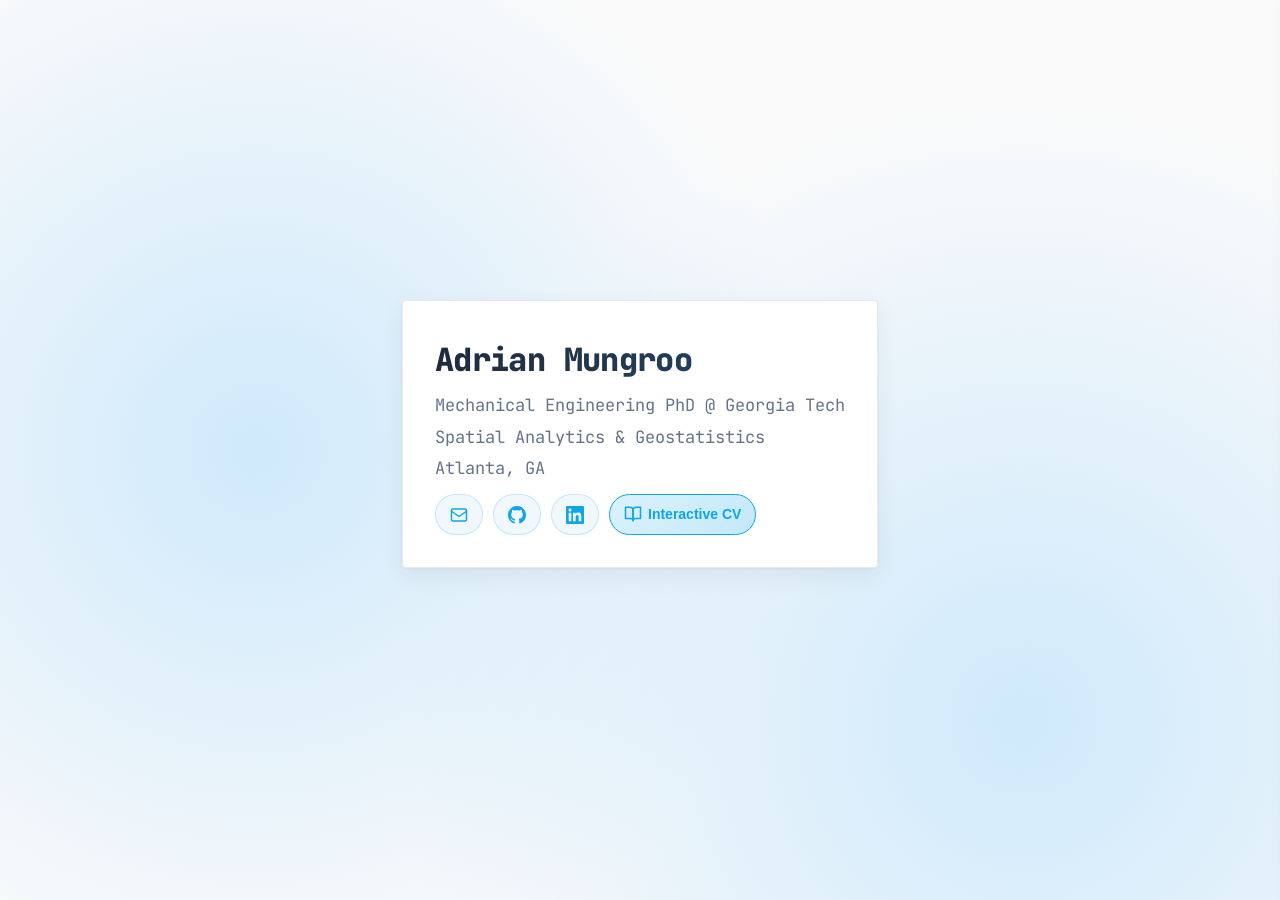
==== index.html @ 6a362502 "changed intro cv button" ====
<!DOCTYPE html>
<html lang="en">
  <head>
    <meta charset="utf-8" />
    <meta name="viewport" content="width=device-width, initial-scale=1" />
    <title>Adrian Mungroo</title>
    <meta
      name="description"
      content="Curriculum Vitae of Adrian, Mechanical Engineering PhD (Georgia Tech) focused on geostatistics."
    />
    <meta property="og:title" content="Adrian Mungroo" />
    <meta
      property="og:description"
      content="Mechanical Engineering PhD (Georgia Tech). Spatial Analytics & Geostatistics."
    />
    <meta property="og:type" content="website" />
    <meta name="color-scheme" content="light dark" />

    <!-- Google Fonts - JetBrains Mono -->
    <link rel="preconnect" href="https://fonts.googleapis.com" />
    <link rel="preconnect" href="https://fonts.gstatic.com" crossorigin />
    <link
      href="https://fonts.googleapis.com/css2?family=JetBrains+Mono:wght@400;500;600;700;800&display=swap"
      rel="stylesheet"
    />

    <!-- External Stylesheet -->
    <link rel="stylesheet" href="css/styles.css" />

    <!-- Favicon -->
    <link rel="icon" href="favicon.ico" type="image/x-icon" />

    <!-- JSON-LD for rich snippets (tweak your links) -->
    <script type="application/ld+json">
      {
        "@context": "https://schema.org",
        "@type": "Person",
        "name": "Adrian",
        "jobTitle": "PhD Student — Mechanical Engineering",
        "affiliation": {
          "@type": "CollegeOrUniversity",
          "name": "Georgia Institute of Technology"
        },
        "alumniOf": {
          "@type": "CollegeOrUniversity",
          "name": "Georgia Institute of Technology"
        },
        "knowsAbout": [
          "Geostatistics",
          "Spatial Analysis",
          "Energy Analytics",
          "GeoPandas",
          "Python"
        ],
        "sameAs": [
          "https://github.com/adrianmungroo",
          "https://www.linkedin.com/in/adrianmungroo"
        ]
      }
    </script>
  <style>.toast.show{opacity:1!important}</style>
  </head>

  <body>
    <!-- Project Detail Modal -->
    <div id="project-modal" class="project-modal" aria-hidden="true">
      <div class="project-modal-backdrop" onclick="closeProjectModal()"></div>
      <div class="project-modal-content">
        <button class="project-modal-close" onclick="closeProjectModal()" aria-label="Close">×</button>
        <div class="project-modal-body"></div>
      </div>
    </div>

    <!-- Tag Filter Overlay -->
    <div id="tag-filter-overlay" class="tag-filter-overlay"></div>

    <!-- Tag Filter Panel -->
    <div id="tag-filter-panel" class="tag-filter-panel">
      <div class="tag-filter-header">
        <h3>Filter by Tags</h3>
        <button
          id="close-filter-btn"
          class="close-filter-btn"
          aria-label="Close filter panel"
        >
          ×
        </button>
      </div>
      <div class="tag-filter-content">
        <div class="tag-filter-search">
          <input type="text" id="tag-search" placeholder="Search tags..." />
        </div>
        <div class="filter-mode-info">
          <strong>Three Filter Buckets:</strong> Click any tag row to cycle (OFF → ANY → MUST → NONE).
          <br />
          <span class="mode-badge any-mode">ANY</span> = match at least one
          <span class="mode-badge must-mode">MUST</span> = must have all
          <span class="mode-badge none-mode">NONE</span> = exclude all
        </div>
        <div id="tag-list" class="tag-list"></div>
        <button id="save-filters-btn" class="save-filters-btn">
          Save
        </button>
        <button id="clear-filters-btn" class="clear-filters-btn">
          Clear
        </button>
      </div>
    </div>

    <!-- Control Buttons Group -->
    <div class="control-buttons hidden">
      <!-- Theme Toggle Button -->
      <button
        id="theme-toggle-btn"
        class="theme-toggle-btn"
        aria-label="Toggle light/dark mode"
        title="Toggle light/dark mode"
      >
        <svg
          class="sun-icon"
          width="18"
          height="18"
          viewBox="0 0 24 24"
          fill="none"
          stroke="currentColor"
          stroke-width="2"
        >
          <circle cx="12" cy="12" r="5"></circle>
          <line x1="12" y1="1" x2="12" y2="3"></line>
          <line x1="12" y1="21" x2="12" y2="23"></line>
          <line x1="4.22" y1="4.22" x2="5.64" y2="5.64"></line>
          <line x1="18.36" y1="18.36" x2="19.78" y2="19.78"></line>
          <line x1="1" y1="12" x2="3" y2="12"></line>
          <line x1="21" y1="12" x2="23" y2="12"></line>
          <line x1="4.22" y1="19.78" x2="5.64" y2="18.36"></line>
          <line x1="18.36" y1="5.64" x2="19.78" y2="4.22"></line>
        </svg>
        <svg
          class="moon-icon"
          width="18"
          height="18"
          viewBox="0 0 24 24"
          fill="none"
          stroke="currentColor"
          stroke-width="2"
          style="display: none"
        >
          <path d="M21 12.79A9 9 0 1 1 11.21 3 7 7 0 0 0 21 12.79z"></path>
        </svg>
        <span>Dark</span>
      </button>

      <!-- Width Toggle Button -->
      <button
        id="width-toggle-btn"
        class="width-toggle-btn"
        aria-label="Toggle layout width"
        title="Toggle narrow/wide layout"
      >
        <svg
          width="18"
          height="18"
          viewBox="0 0 24 24"
          fill="none"
          stroke="currentColor"
          stroke-width="2"
        >
          <rect x="3" y="3" width="18" height="18" rx="2"></rect>
          <line x1="9" y1="3" x2="9" y2="21"></line>
          <line x1="15" y1="3" x2="15" y2="21"></line>
        </svg>
        <span>Wide</span>
      </button>

      <!-- Filter Toggle Button -->
      <button
        id="filter-toggle-btn"
        class="filter-toggle-btn"
        aria-label="Toggle tag filter"
      >
        <svg
          width="18"
          height="18"
          viewBox="0 0 24 24"
          fill="none"
          stroke="currentColor"
          stroke-width="2"
        >
          <polygon points="22 3 2 3 10 12.46 10 19 14 21 14 12.46 22 3"></polygon>
        </svg>
        <span>Filter</span>
      </button>
    </div>

    <div class="wrap cv-hidden">
      <!-- General Content: Profile information -->
      <header class="general-content">
        <div>
          <h1>Adrian Mungroo</h1>
          <div class="subtitle">
            Mechanical Engineering PhD @ Georgia Tech
          </div>
          <div class="subtitle">Spatial Analytics & Geostatistics</div>
          <div class="subtitle">Atlanta, GA</div>
          <div class="meta">
            <span class="chip" style="cursor:pointer;position:relative;color:var(--accent)" onclick="navigator.clipboard.writeText('amungroo3@gatech.edu').then(()=>{const t=this.querySelector('.toast');t.classList.add('show');setTimeout(()=>t.classList.remove('show'),1500)})"
              title="Copy email"
              ><svg
                  width="18"
                  height="18"
                  viewBox="0 0 24 24"
                  fill="none"
                  stroke="currentColor"
                  stroke-width="2"
                  stroke-linecap="round"
                  stroke-linejoin="round"
                  style="vertical-align: middle"
                >
                  <rect x="2" y="4" width="20" height="16" rx="2" />
                  <path d="m2 7 10 7 10-7" /></svg><span class="toast" style="position:absolute;bottom:120%;left:50%;transform:translateX(-50%);background:#333;color:#fff;padding:4px 10px;border-radius:6px;font-size:12px;white-space:nowrap;opacity:0;pointer-events:none;transition:opacity .25s">Copied!</span></span>
            <span class="chip"
              ><a
                href="https://github.com/adrianmungroo"
                target="_blank"
                rel="noopener noreferrer"
                title="GitHub"
                ><svg
                  width="18"
                  height="18"
                  viewBox="0 0 24 24"
                  fill="currentColor"
                  style="vertical-align: middle"
                >
                  <path
                    d="M12 0c-6.626 0-12 5.373-12 12 0 5.302 3.438 9.8 8.207 11.387.599.111.793-.261.793-.577v-2.234c-3.338.726-4.033-1.416-4.033-1.416-.546-1.387-1.333-1.756-1.333-1.756-1.089-.745.083-.729.083-.729 1.205.084 1.839 1.237 1.839 1.237 1.07 1.834 2.807 1.304 3.492.997.107-.775.418-1.305.762-1.604-2.665-.305-5.467-1.334-5.467-5.931 0-1.311.469-2.381 1.236-3.221-.124-.303-.535-1.524.117-3.176 0 0 1.008-.322 3.301 1.23.957-.266 1.983-.399 3.003-.404 1.02.005 2.047.138 3.006.404 2.291-1.552 3.297-1.23 3.297-1.23.653 1.653.242 2.874.118 3.176.77.84 1.235 1.911 1.235 3.221 0 4.609-2.807 5.624-5.479 5.921.43.372.823 1.102.823 2.222v3.293c0 .319.192.694.801.576 4.765-1.589 8.199-6.086 8.199-11.386 0-6.627-5.373-12-12-12z"
                  /></svg></a
            ></span>
            <span class="chip"
              ><a
                href="https://www.linkedin.com/in/adrianmungroo/"
                target="_blank"
                rel="noopener noreferrer"
                title="LinkedIn"
                ><svg
                  width="18"
                  height="18"
                  viewBox="0 0 24 24"
                  fill="currentColor"
                  style="vertical-align: middle"
                >
                  <path
                    d="M20.447 20.452h-3.554v-5.569c0-1.328-.027-3.037-1.852-3.037-1.853 0-2.136 1.445-2.136 2.939v5.667H9.351V9h3.414v1.561h.046c.477-.9 1.637-1.85 3.37-1.85 3.601 0 4.267 2.37 4.267 5.455v6.286zM5.337 7.433c-1.144 0-2.063-.926-2.063-2.065 0-1.138.92-2.063 2.063-2.063 1.14 0 2.064.925 2.064 2.063 0 1.139-.925 2.065-2.064 2.065zm1.782 13.019H3.555V9h3.564v11.452zM22.225 0H1.771C.792 0 0 .774 0 1.729v20.542C0 23.227.792 24 1.771 24h20.451C23.2 24 24 23.227 24 22.271V1.729C24 .774 23.2 0 22.222 0h.003z"
                  /></svg></a
            ></span>
            <button
              id="see-cv-btn"
              class="chip see-cv-btn"
              title="View full CV"
            >
              <svg
                width="18"
                height="18"
                viewBox="0 0 24 24"
                fill="none"
                stroke="currentColor"
                stroke-width="2"
                stroke-linecap="round"
                stroke-linejoin="round"
                style="vertical-align: middle"
              >
                <path d="M2 3h6a4 4 0 0 1 4 4v14a3 3 0 0 0-3-3H2z"></path>
                <path d="M22 3h-6a4 4 0 0 0-4 4v14a3 3 0 0 1 3-3h7z"></path>
              </svg>
              <span style="margin-left: 6px">Interactive CV</span>
            </button>
            <a
              href="assets/TEST_CV.pdf"
              download
              class="chip download-cv-btn hidden"
              title="Download CV as PDF"
            >
              <svg
                width="18"
                height="18"
                viewBox="0 0 24 24"
                fill="none"
                stroke="currentColor"
                stroke-width="2"
                stroke-linecap="round"
                stroke-linejoin="round"
                style="vertical-align: middle"
              >
                <path d="M21 15v4a2 2 0 0 1-2 2H5a2 2 0 0 1-2-2v-4"></path>
                <polyline points="7 10 12 15 17 10"></polyline>
                <line x1="12" y1="15" x2="12" y2="3"></line>
              </svg>
              <span style="margin-left: 6px">Download CV</span>
            </a>
          </div>
        </div>
      </header>

      <!-- Tab Layout Container -->
      <div class="tab-container cv-hidden">
        <!-- Vertical Tabs -->
        <nav class="vertical-tabs">
          <button class="tab-btn active" data-tab="about">About</button>
          <button class="tab-btn" data-tab="experience">Experience</button>
          <button class="tab-btn" data-tab="projects">Projects</button>
          <button class="tab-btn" data-tab="publications">Publications</button>
          <button class="tab-btn" data-tab="presentations">Presentations</button>
          <button class="tab-btn" data-tab="education">Education</button>
          <button class="tab-btn" data-tab="awards">Awards & Honors</button>
          <button class="tab-btn" data-tab="skills">Skills</button>
        </nav>

        <!-- Tab Content Area -->
        <div class="tab-content-area">

          <!-- About Tab -->
          <section id="about" class="tab-content active">
            <h2 class="section-title">About</h2>
        <p class="intro-text">
          I'm a PhD researcher at Georgia Tech (GT) currently exploring how space, data, and energy shape each other. I use large-scale spatial modeling and geostatistics to understand how infrastructure struggles, how people move, and how we can make urban energy systems more resilient, just to name a few! I've worked with U.S. national labs and regional partners, to build pipelines and interactive tools that turn geospatial and operational data into insights.
        </p>

        <!-- Stats -->
        <div class="stats">
          <div class="stat-card">
            <div class="stat-value">7+</div>
            <div class="stat-label">Years Research</div>
          </div>
          <div class="stat-card">
            <div class="stat-value">10+</div>
            <div class="stat-label">Projects</div>
          </div>
          <div class="stat-card">
            <div class="stat-value">3+</div>
            <div class="stat-label">Publications</div>
          </div>
        </div>

        <!-- Key Focus Areas -->
        <p>
          My personal favorite projects include...
        </p>
        <ul class="focus-list">
          <li>
            <a href="#power-outage">Power Outage spatio-temporal analysis</a>
          </li>
          <li>
            <a href="#movement-model">Georgia Tech Campus network movement model and analysis</a>
          </li>
          <li>
            Using Microsoft Building Footprints and Fulton County parcels to 
            <a href="#energyshed">map solar energy potential</a>
          </li>
          <li>
            Using LiDAR and NDVI to 
            <a href="#canopy-height">map urban canopy heights</a>
          </li>
          <li>
            Using Fulton County parcel data to 
            <a href="#vacant-parcels">rank reusability of vacant parcels in Atlanta</a>
          </li>
        </ul>
          </section>

          <!-- Experience Tab -->
          <section id="experience" class="tab-content">
            <h2 class="section-title">Experience</h2>
        <div class="timeline">
          <div class="timeline-item">
            <h3>Graduate Researcher - Spatial Data Analytics</h3>
            <div class="sub">
              Aerospace Systems Design Laboratory — Energy Infrastructure and Data Engineering
            </div>
            <div class="sub">2022–Present • Atlanta, GA</div>
            <button class="toggle-btn" onclick="toggleDetails(this)">
              More info ▼
            </button>
            <div class="details" style="display: none">
              <ul>
                <li>
                  Created a
                  <a href="#movement-model">movement model</a>
                  of Georgia Tech's campus using WiFi access point log data.
                </li>
                <li>
                  Created a <a href="#campus-occupancy">campus occupancy map</a>.
                </li>
                <li>
                  Currently developing a <a href="#campus-kw-forecast">predictive model for campus-wide total electrical demand (kW)</a> using historical load data, wet-bulb temperature, and occupancy.
                </li>
                <li>
                  Created a
                  <a href="#canopy-height">canopy height map</a>
                  of Georgia Tech's campus using LiDAR and NDVI data.
                </li>
                <li>
                  <a
                    href="https://campus-work-distribution-20-rv2phdicoqjncmdq47t5xx.streamlit.app/"
                    target="_blank"
                    rel="noopener noreferrer"
                    >Campus Work order mapping and visualization</a
                  >
                  using Georgia Tech's work order data.
                </li>
                <li>
                  <a
                    href="https://energywatch.gatech.edu/kb-EUI/#/"
                    target="_blank"
                    rel="noopener noreferrer"
                    >Campus performance dashboard</a
                  >
                  using Georgia Tech's building performance and sensor health
                  data.
                </li>
                <li>
                  Provided geospatial support to develop a Python GIS-Modelica
                  translator, enabling non-technical users to interact with
                  complex Modelica simulation models through familiar GIS
                  interfaces like ArcGIS Pro.
                </li>
                <li>
                  Addressed inquiries about construction feasibility and HVAC
                  capacity using scenario simulations in Modelica.
                </li>
              </ul>
              <div class="tags">
                <span class="tag">Python</span><span class="tag">GeoPandas</span
                ><span class="tag">H3</span><span class="tag">xarray</span
                ><span class="tag">Streamlit</span
                ><span class="tag">PostGIS</span><span class="tag">NumPy</span
                ><span class="tag">Vue.js</span><span class="tag">Modelica</span
                ><span class="tag">ArcGIS Pro</span>
              </div>
            </div>
          </div>

          <div class="timeline-item">
            <h3>Graduate Summer Intern - Building Performance Modeling</h3>
            <div class="sub">National Renewable Energy Laboratory (NREL)</div>
            <div class="sub">May 2025 – August 2025 • Denver, CO (remote)</div>
            <button class="toggle-btn" onclick="toggleDetails(this)">
              More info ▼
            </button>
            <div class="details" style="display: none">
              <ul>
                <li>
                  Experimented with predictive models for Atlanta building EUI
                  using per-building surrounding spatial features
                </li>
                <li>
                  Developed and integrated custom analyses for NREL's SEED tool
                  such as
                  <ul>
                    <li>
                      Surrounding building density and heights using Microsoft
                      Building Footprint Data
                    </li>
                    <li>
                      Heating and cooling degree days at that building's
                      location using GridMET data
                    </li>
                  </ul>
                </li>
              </ul>
              <div class="tags">
                <span class="tag">Python</span><span class="tag">GeoPandas</span
                ><span class="tag">H3</span><span class="tag">xarray</span>
              </div>
            </div>
          </div>

          <div class="timeline-item" id="energyshed">
            <h3>Graduate Researcher - Urban Energy Systems</h3>
            <div class="sub">
              DoE FOA Georgia EnergyShed (DE-FOA-0002565, #2565-1535)
            </div>
            <div class="sub">2022–2025 • Atlanta, GA</div>
            <button class="toggle-btn" onclick="toggleDetails(this)">
              More info ▼
            </button>
            <div class="details" style="display: none">
              <ul>
                <li>
                  Created <a href="#cake">CAKE</a> to serve as the data
                  processing and visualization backbone for the project's
                  spatial analytics.
                </li>
                <li>
                  Created the Energyshed
                  <a
                    href="https://energyshed-dashboard.streamlit.app/"
                    target="_blank"
                    rel="noopener noreferrer"
                    >Developer</a
                  >
                  and
                  <a
                    href="https://communication-tool.streamlit.app/"
                    target="_blank"
                    rel="noopener noreferrer"
                    >Communication Tool</a
                  >
                  websites using Streamlit.
                </li>
                <li>
                  Used Fulton County parcel data and Microsoft Building
                  Footprint data to
                  <a
                    href="https://energyshed-dashboard.streamlit.app/energyshed_sunroof_project"
                    target="_blank"
                    rel="noopener noreferrer"
                    >map solar rooftop energy potential</a
                  >
                  for Fulton County.
                </li>
                <li>
                  Provided geospatial data to support the development of an
                  agent-based framework that uses over 2 million building energy
                  profiles for holistic energy system analysis.
                </li>
                <li>
                  Collaborated with NREL, PNNL, EPRI, Argonne National Labs, and
                  community organizations such as Atlanta Regional Commision and
                  Southface Institute.
                </li>
              </ul>
              <div class="tags">
                <span class="tag">GIS</span>
                <span class="tag">Python</span>
                <span class="tag">GeoPandas</span>
                <span class="tag">Pandas</span>
                <span class="tag">H3</span>
                <span class="tag">Vue.js</span>
                <span class="tag">Streamlit</span>
                <span class="tag">ArcGIS Pro</span>
              </div>
            </div>
          </div>

          <div class="timeline-item">
            <h3>Undergraduate Researcher</h3>
            <div class="sub">
              Aerospace Systems Design Laboratory — Hyperloop GT HERMES
            </div>
            <div class="sub">2018–2020 • Atlanta, GA</div>
            <button class="toggle-btn" onclick="toggleDetails(this)">
              More info ▼
            </button>
            <div class="details" style="display: none">
              <ul>
                <li>
                  Published reliability-based design optimizations on the
                  hyperloop tube to determine a cost-optimal tube design.
                </li>
                <li>Sponsored by South Korean steel industry giant, POSCO.</li>
                <li>
                  Used Java to augment a multimodal transport demand
                  architecture which found optimal fares and market share.
                </li>
                <li>
                  Utilized DoE and surrogate models to create a parametric
                  modeling and simulation environment to predict demand and
                  profitability of a Stockholm-Helsinki Hyperloop.
                </li>
              </ul>
              <div class="tags">
                <span class="tag">Java</span>
                <span class="tag">Python</span>
                <span class="tag">MATLAB</span>
                <span class="tag">Design of Experiments</span>
                <span class="tag">Surrogate Models</span>
              </div>
            </div>
          </div>
          <div class="timeline-item">
            <h3>Undergraduate Researcher</h3>
            <div class="sub">
              Vertically Integrated Projects — Martian Advanced Renewable Systems (M.A.R.S)
            </div>
            <div class="sub">2017–2018 • Atlanta, GA</div>
            <button class="toggle-btn" onclick="toggleDetails(this)">
              More info ▼
            </button>
            <div class="details" style="display: none">
              <ul>
                <li>
                  Won 2nd place and a $1000 prize in the Spring 2018 VIP
                  Research Competition for our project.
                </li>
                <li>
                  Used Monte-Carlo simulations in FLUKA and MATLAB to
                  investigate the radiation shielding properties of a Martian
                  in-situ construction material called Ferrock.
                </li>
                <li>
                  Found that Ferrock is a promising material for radiation
                  shielding in space applications when enriched with
                  polypropylene.
                </li>
              </ul>
              <div class="tags">
                <span class="tag">FLUKA</span>
                <span class="tag">MATLAB</span>
                <span class="tag">Monte-Carlo Simulations</span>
              </div>
            </div>
          </div>
          <div class="timeline-item">
            <h3>Undergraduate Researcher</h3>
            <div class="sub">Create-X I2P - Team Gyrolauncher</div>
            <div class="sub">Jan 2017 – May 2017 • Atlanta, GA</div>
            <button class="toggle-btn" onclick="toggleDetails(this)">
              More info ▼
            </button>
            <div class="details" style="display: none">
              <ul>
                <li>
                  Used MATLAB to develop a surface-to-orbit trajectory simulator
                  for a spherical payload.
                </li>
                <li>
                  Used the Arduino to create a hall sensor tachometer to ensure
                  desired launch angles on a scaled-down prototype.
                </li>
              </ul>
              <div class="tags">
                <span class="tag">MATLAB</span>
                <span class="tag">Arduino</span>
              </div>
            </div>
          </div>
            </div>
          </section>

          <!-- Projects Tab -->
          <section id="projects" class="tab-content">
            <h2 class="section-title">Research & Projects</h2>
            <div class="project-tiles">
              <article class="project-tile" id="power-outage">
                <div class="project-tile-img">
                  <img src="https://picsum.photos/seed/power-outage/400/250" alt="Power Outage Spatio-Temporal Analysis" loading="lazy" />
                </div>
                <div class="project-tile-body">
                  <h3>Power Outage Spatio-Temporal Analysis</h3>
                  <p class="project-tile-desc">Independent geospatial and time-series analysis of outage behavior across Atlanta</p>
                  <div class="project-tile-meta">Nov 2024 - Present • Atlanta, GA</div>
                  <button class="toggle-btn" onclick="openProjectModal(this)">More info ▼</button>
                  <div class="details" style="display: none">
                    <ul>
                      <li>Collected outage data from 2024 onward from public sources and calculated duration for each event.</li>
                      <li>Used <a href="#cake">CAKE</a> to bin outages into neighborhood-scale hexagons.</li>
                      <li>Integrated socioeconomic vulnerability, weather, and building datasets for comprehensive analysis.</li>
                      <li>Performed statistical and time-series analyses to test how outage behavior varies with external factors over space and time.</li>
                    </ul>
                    <div class="tags">
                      <span class="tag">GIS</span>
                      <span class="tag">Python</span>
                      <span class="tag">GeoPandas</span>
                      <span class="tag">Pandas</span>
                      <span class="tag">H3</span>
                      <span class="tag">xarray</span>
                      <span class="tag">ArcGIS Pro</span>
                    </div>
                  </div>
                </div>
              </article>
              <article class="project-tile" id="data-center-suitability">
                <div class="project-tile-img">
                  <img src="https://picsum.photos/seed/data-center/400/250" alt="Data Center Site Suitability Ranking" loading="lazy" />
                </div>
                <div class="project-tile-body">
                  <h3>Ranking Site Suitability for Data Centers in Fulton County, Atlanta</h3>
                  <p class="project-tile-desc">Parcel-scale multi-criteria siting analysis for data center development</p>
                  <div class="project-tile-meta">Jan 2025 - Feb 2025 • Atlanta, GA</div>
                  <button class="toggle-btn" onclick="openProjectModal(this)">More info ▼</button>
                  <div class="details" style="display: none">
                    <ul>
                      <li>Combined parcel, building footprint, grid, socioeconomic, climate, and earthquake datasets to rank site suitability across Fulton County.</li>
                    </ul>
                    <div class="tags">
                      <span class="tag">GIS</span>
                      <span class="tag">Python</span>
                      <span class="tag">GeoPandas</span>
                      <span class="tag">Pandas</span>
                      <span class="tag">H3</span>
                      <span class="tag">xarray</span>
                    </div>
                  </div>
                </div>
              </article>
              <article class="project-tile" id="georgia-dsm">
                <div class="project-tile-img">
                  <img src="https://picsum.photos/seed/georgia-dsm/400/250" alt="Georgia DSM Generation" loading="lazy" />
                </div>
                <div class="project-tile-body">
                  <h3>Georgia Digital Surface Model (DSM) Generation</h3>
                  <p class="project-tile-desc">Statewide DSM generation from LiDAR and elevation rasters</p>
                  <div class="project-tile-meta">Jan 2025 - Aug 2025 • Atlanta, GA</div>
                  <button class="toggle-btn" onclick="openProjectModal(this)">More info ▼</button>
                  <div class="details" style="display: none">
                    <ul>
                      <li>Collected statewide LiDAR and DEM data and integrated them into <a href="#cake">CAKE</a>.</li>
                      <li>Performed raster operations to generate a Georgia-wide Digital Surface Model.</li>
                    </ul>
                    <div class="tags">
                      <span class="tag">GIS</span>
                      <span class="tag">Python</span>
                      <span class="tag">GeoPandas</span>
                      <span class="tag">Pandas</span>
                      <span class="tag">H3</span>
                      <span class="tag">xarray</span>
                      <span class="tag">ArcGIS Pro</span>
                    </div>
                  </div>
                </div>
              </article>
              <article class="project-tile" id="vacant-parcels">
                <div class="project-tile-img">
                  <img src="https://picsum.photos/seed/vacant-parcels/400/250" alt="Vacant Parcel Reusability Ranking" loading="lazy" />
                </div>
                <div class="project-tile-body">
                  <h3>Ranking Reusability of Vacant Parcels in Fulton County, Atlanta</h3>
                  <p class="project-tile-desc">Spatial ranking of parcel reuse potential across residential, commercial, and industrial scenarios</p>
                  <div class="project-tile-meta">Jun 2024 - Aug 2024 • Atlanta, GA</div>
                  <button class="toggle-btn" onclick="openProjectModal(this)">More info ▼</button>
                  <div class="details" style="display: none">
                    <ul>
                      <li>Used parcel, building footprint, and transportation datasets to rank vacant-parcel reusability for three urban development scenarios.</li>
                    </ul>
                    <div class="tags">
                      <span class="tag">GIS</span>
                      <span class="tag">Python</span>
                      <span class="tag">GeoPandas</span>
                      <span class="tag">Pandas</span>
                      <span class="tag">ArcGIS Pro</span>
                      <span class="tag">H3</span>
                    </div>
                  </div>
                </div>
              </article>
              <article class="project-tile" id="campus-kw-forecast">
                <div class="project-tile-img">
                  <img src="https://picsum.photos/seed/electricity/400/250" alt="Campus Electrical Demand Forecasting" loading="lazy" />
                </div>
                <div class="project-tile-body">
                  <h3>Campus Electrical Demand Forecasting (kW)</h3>
                  <p class="project-tile-desc">Predicting campus-wide total kW demand using historical load, wet-bulb temperature, and occupancy</p>
                  <div class="project-tile-meta">Spring 2026 – Present • Atlanta, GA</div>
                  <button class="toggle-btn" onclick="openProjectModal(this)">More info ▼</button>
                  <div class="details" style="display: none">
                    <ul>
                      <li>Developing a forecasting pipeline to predict total campus electrical demand (kW) from historical utility data.</li>
                      <li>Uses weather features (wet-bulb temperature) and occupancy-derived signals as model inputs.</li>
                      <li>The goal is to improve campus energy planning via short-term demand estimates.</li>
                    </ul>
                    <div class="tags">
                      <span class="tag">Python</span>
                      <span class="tag">Time Series</span>
                      <span class="tag">Forecasting</span>
                      <span class="tag">Energy Analytics</span>
                      <span class="tag">Weather</span>
                    </div>
                  </div>
                </div>
              </article>
              <article class="project-tile" id="campus-occupancy">
                <div class="project-tile-img">
                  <img src="https://picsum.photos/seed/city/400/250" alt="Campus Occupancy Map" loading="lazy" />
                </div>
                <div class="project-tile-body">
                  <h3><a href="https://campus-wifi-vue-app.netlify.app/" target="_blank" rel="noopener noreferrer">Campus Occupancy Map</a></h3>
                  <p class="project-tile-desc">Spatio-temporal building occupancy using GT WiFi data</p>
                  <div class="project-tile-meta">Aug 2025 - Dec 2025 • Atlanta, GA</div>
                  <button class="toggle-btn" onclick="openProjectModal(this)">More info ▼</button>
                  <div class="details" style="display: none">
                    <ul>
                      <li>Sourced, cleaned and categorized Georgia Tech building GIS data in ArcGIS Pro.</li>
                      <li>Associated WiFi access point log data with building GIS data.</li>
                      <li>Deployed a Vue.js web application to visualize the campus occupancy map.</li>
                      <li>In process of connecting the occupancy mapping to real time WiFi access point log data.</li>
                    </ul>
                    <div class="tags">
                      <span class="tag">GIS</span>
                      <span class="tag">Python</span>
                      <span class="tag">GeoPandas</span>
                      <span class="tag">Vue.js</span>
                      <span class="tag">Netlify</span>
                      <span class="tag">ArcGIS Pro</span>
                    </div>
                  </div>
                </div>
              </article>
              <article class="project-tile" id="movement-model">
                <div class="project-tile-img">
                  <img src="https://picsum.photos/seed/movement-model/400/250" alt="Campus-scale Movement Model" loading="lazy" />
                </div>
                <div class="project-tile-body">
                  <h3><a href="https://movement-model.streamlit.app/" target="_blank" rel="noopener noreferrer">Campus-scale Movement Model</a></h3>
                  <p class="project-tile-desc">Using GT WiFi data to power a campus-scale student walkway congestion model</p>
                  <div class="project-tile-meta">Aug 2025 - Dec 2025 • Atlanta, GA</div>
                  <button class="toggle-btn" onclick="openProjectModal(this)">More info ▼</button>
                  <div class="details" style="display: none">
                    <ul>
                      <li>Manually created a node and edge network model for campus in ArcGIS Pro, detailing every possible path of movement on campus.</li>
                      <li>Created data structure to store movement events from the raw WiFi access point log data.</li>
                      <li>Created congestion time series for all sidewalks and walkways in the campus using the movement events.</li>
                    </ul>
                    <div class="tags">
                      <span class="tag">Python</span>
                      <span class="tag">GeoPandas</span>
                      <span class="tag">H3</span>
                      <span class="tag">xarray</span>
                      <span class="tag">Streamlit</span>
                      <span class="tag">ArcGIS Pro</span>
                      <span class="tag">Dijkstra's Algo</span>
                    </div>
                  </div>
                </div>
              </article>
              <article class="project-tile" id="canopy-height">
                <div class="project-tile-img">
                  <img src="https://picsum.photos/seed/canopy-height/400/250" alt="Georgia Tech Tree Canopy Height Model" loading="lazy" />
                </div>
                <div class="project-tile-body">
                  <h3>Georgia Tech Tree Canopy Height Model</h3>
                  <p class="project-tile-desc">Canopy height map for Georgia Tech campus using DSM and NDVI data</p>
                  <div class="project-tile-meta">Jun 2025 - Aug 2025 • Atlanta, GA</div>
                  <button class="toggle-btn" onclick="openProjectModal(this)">More info ▼</button>
                  <div class="details" style="display: none">
                    <ul>
                      <li>Used Georgia Tech's DSM data along with NDVI (Normalized Difference Vegetation Index) data to create a canopy height map for Georgia Tech's campus.</li>
                    </ul>
                    <div class="tags">
                      <span class="tag">Python</span>
                      <span class="tag">Pandas</span>
                      <span class="tag">H3</span>
                      <span class="tag">xarray</span>
                    </div>
                  </div>
                </div>
              </article>
              <article class="project-tile" id="cake">
                <div class="project-tile-img">
                  <img src="https://picsum.photos/seed/cake-geospatial/400/250" alt="CAKE" loading="lazy" />
                </div>
                <div class="project-tile-body">
                  <h3>CAKE — Consolidated Area Knowledge Extractor</h3>
                  <p class="project-tile-desc">Open-source geospatial toolkit for homogenizing, interpolating, and visualizing spatial data</p>
                  <div class="project-tile-meta">2024-2025 • Atlanta, GA</div>
                  <button class="toggle-btn" onclick="openProjectModal(this)">More info ▼</button>
                  <div class="details" style="display: none">
                    <ul>
                      <li>Developed in-house at Georgia Tech, by Adrian Mungroo and preceding researchers.</li>
                      <li>Deployment of CAKE to be leveraged in SEEA, City of Atlanta, and NREL's Equitable Building Performance Standards FOA Award project.</li>
                      <li>CAKE has already diagnosed spatial distribution issues within ANL's POLARIS Atlanta model.</li>
                      <li>CAKE is the backbone of all spatial analyses at Georgia Tech's Smart Campus team.</li>
                    </ul>
                    <div class="tags">
                      <span class="tag">Python</span>
                      <span class="tag">H3</span>
                      <span class="tag">Geopandas</span>
                      <span class="tag">NumPy</span>
                      <span class="tag">Pandas</span>
                      <span class="tag">xarray</span>
                      <span class="tag">Matplotlib</span>
                      <span class="tag">Scikit-learn</span>
                      <span class="tag">PostGIS</span>
                      <span class="tag">Git</span>
                      <span class="tag">ArcGIS Pro</span>
                    </div>
                  </div>
                </div>
              </article>
              <article class="project-tile">
                <div class="project-tile-img">
                  <img src="https://picsum.photos/seed/megabat/400/250" alt="Megabat Aircraft Design" loading="lazy" />
                </div>
                <div class="project-tile-body">
                  <h3>Designing a Special Operations Military Aircraft - Megabat</h3>
                  <p class="project-tile-desc">Final Year Design Project for Georgia Tech's Aerospace Engineering Bachelor's Degree</p>
                  <div class="project-tile-meta">2019–2020 • Atlanta, GA</div>
                  <button class="toggle-btn" onclick="openProjectModal(this)">More info ▼</button>
                  <div class="details" style="display: none">
                    <ul>
                      <li>Performed convergent iterative weight sizing to determine subsystem weights.</li>
                      <li>Determined the propulsion requirements of the craft using constraint sizing methods.</li>
                      <li>Converged to a feasible design by iterating interconnected aircraft subsystems.</li>
                      <li>Approximated the procurement and operational cost and compared its financial performance to similar aircraft.</li>
                    </ul>
                    <div class="tags">
                      <span class="tag">MATLAB</span>
                      <span class="tag">Excel</span>
                      <span class="tag">Aerodynamics</span>
                      <span class="tag">Propulsion</span>
                      <span class="tag">Structural Analysis</span>
                      <span class="tag">Constraint Sizing</span>
                    </div>
                  </div>
                </div>
              </article>
            </div>
          </section>

          <!-- Publications Tab -->
          <section id="publications" class="tab-content">
            <h2 class="section-title">Publications</h2>

        <div class="item" id="district-energy">
          <h3>
            Transitioning District Energy Systems: Integrating Sustainable
            Solutions for Efficient Heating
          </h3>
          <div class="sub">Aziz, I., Lewe, J., Qixun, L., Radio, M., Mungroo, A., Solano, D., Kim, H.</div>
          <div class="sub">2026 ASHRAE Winter Conference</div>
          <div class="sub">January, 2026</div>
          <button class="toggle-btn" onclick="toggleDetails(this)">
            More info ▼
          </button>
          <div class="details" style="display: none">
            <ul>
              <li>
                Modeled district energy decarbonization pathways using
                physics-based Modelica simulations to evaluate heat recovery
                chillers and heat pumps as electrified alternatives to Georgia
                Tech's natural gas boiler system
              </li>
              <li>
                Evaluated three heat recovery scenarios (condenser-side HRCs,
                chilled-water return HRCs, and air-source heat pumps) analyzing
                infrastructure requirements, seasonal performance, and
                integration with thermal energy storage under real-time
                electricity pricing
              </li>
              <li>
                Identified optimal decarbonization strategy recommending
                chilled-water return heat recovery chillers paired with thermal
                storage as the most effective pathway, achieving 40-80% fossil
                fuel reduction while maintaining system reliability and economic
                viability
              </li>
            </ul>
          </div>
        </div>

        <div class="item">
          <h3>
            Leveraging Convexity on Performance Envelope to Detect and Reduce
            Energy Faults in HVAC Systems
          </h3>
          <div class="sub">Lewe, J., Aziz, I., Mungroo, A., Solano, D.</div>
          <div class="sub">2025 ASHRAE Annual Conference</div>
          <div class="sub">August, 2025</div>
          <button class="toggle-btn" onclick="toggleDetails(this)">
            More info ▼
          </button>
          <div class="details" style="display: none">
            <ul>
              <li>
                Developed system-level fault detection framework using Q-W
                performance curve concavity analysis to identify energy faults
                in district chilled water systems without extensive
                instrumentation
              </li>
              <li>
                Established pseudo-performance boundaries from operational data
                using convexity points and validated with Modelica simulations
                of a 7-chiller campus cooling plant
              </li>
              <li>
                Quantified energy savings potential across operating conditions
                and identified specific faults (e.g., secondary pump
                inefficiencies) causing deviations from optimal thermodynamic
                performance
              </li>
            </ul>
          </div>
        </div>

        <div class="item">
          <h3>
            From Data Lake to Digital Twin A Data Management Framework for BEM
            and BAS Interoperable Buildings
          </h3>
          <div class="sub">Kim, H. W., Mungroo, A., Lewe, J.</div>
          <div class="sub">ASHRAE (2024)</div>
          <div class="sub">January, 2024</div>
          <button class="toggle-btn" onclick="toggleDetails(this)">
            More info ▼
          </button>
          <div class="details" style="display: none">
            <ul>
              <li>
                Developed hybrid data validation framework combining
                physics-based models and statistical methods for BEM/BAS
                interoperability
              </li>
              <li>
                Designed sensor grouping system that consolidated 60+ readings
                into automated anomaly detection and data reconstruction
              </li>
              <li>
                Demonstrated framework effectiveness through sensor drift
                detection and equipment performance monitoring case studies
              </li>
            </ul>
          </div>
        </div>

        <div class="item">
          <h3>
            Fatigue-sensitive Feature Extraction, Failure Prediction and
            Reliability-based Design Optimization of the Hyperloop Tube
          </h3>
          <div class="sub">Mungroo, A., Lewe, J.</div>
          <div class="sub">
            Journal of Infrastructure Intelligence and Resilience
          </div>
          <div class="sub">October, 2023</div>
          <button class="toggle-btn" onclick="toggleDetails(this)">
            More info ▼
          </button>
          <div class="details" style="display: none">
            <ul>
              <li>
                Developed fatigue failure framework for Hyperloop tubes
                integrating thermal, pod-induced, and atmospheric stresses using
                rainflow counting and Palmgren-Miner cumulative damage analysis
              </li>
              <li>
                Identified support spacing, material ultimate tensile strength,
                and tube radius as critical design variables through sensitivity
                analysis; found underground systems 12x more resilient than
                above-ground
              </li>
              <li>
                Performed reliability-based design optimization under demand
                uncertainty, determining optimal support spacing (186.6 m) and
                tube radius (152.2 cm) while maintaining less than 5% failure
                probability over five years
              </li>
            </ul>
          </div>
            </div>

            <div class="publications-separator"></div>
            <h2 class="section-title">Future Publications</h2>

            <div class="item" id="energy-equity">
          <h3>
            Using Social Vulnerability Index and Power Outage Data to
            demonstrate the MAUP effect on energy equity
          </h3>
          <div class="sub">Mungroo, A., et al.</div>
          <div class="sub">
            Target: Energy Policy / Applied Energy (In Preparation)
          </div>
          <div class="sub">Expected Submission: Q4 2026</div>
          <button class="toggle-btn" onclick="toggleDetails(this)">
            More info ▼
          </button>
          <div class="details" style="display: none">
            <ul>
              <li>
                Shows how MAUP adjusts policy conclusions based on the spatial
                scale of the analysis.
              </li>
            </ul>
          </div>
        </div>

        <div class="item">
          <h3>
            Hexagon-Scale Energy Equity Modeling Using Integrated Socioeconomic,
            Weather, and Outage Data
          </h3>
          <div class="sub">Mungroo, A., et al.</div>
          <div class="sub">
            Target: Energy Policy / Applied Energy (In Preparation)
          </div>
          <div class="sub">Expected Submission: Q3 2026</div>
          <button class="toggle-btn" onclick="toggleDetails(this)">
            More info ▼
          </button>
          <div class="details" style="display: none">
            <ul>
              <li>
                Develops and validates a hexagon-based geospatial framework that
                links building-level energy demand, socioeconomic vulnerability,
                and outage episode histories into a single equity-focused
                mapping system.
              </li>
              <li>
                Demonstrates how multi-source datasets—ACS, Microsoft Building
                Footprints, GridMET, NLCD land cover, and outage telemetry—can
                be fused to produce neighborhood-level fairness metrics, risk
                surfaces, and policy-relevant indicators for urban energy
                planning.
              </li>
            </ul>
          </div>
        </div>

        <div class="item">
          <h3>
            Modeling Urban Growth, Energy Inequality, and Infrastructure Stress
            Through a Unified Hex-Based Simulation Framework
          </h3>
          <div class="sub">Mungroo, A., et al.</div>
          <div class="sub">
            Target: Landscape and Urban Planning (In Preparation)
          </div>
          <div class="sub">Expected Submission: Q4 2026</div>
          <button class="toggle-btn" onclick="toggleDetails(this)">
            More info ▼
          </button>
          <div class="details" style="display: none">
            <ul>
              <li>
                Presents an integrated modeling framework that fuses historical
                land-cover change (NLCD), socioeconomic evolution (ACS), and
                projected urban growth to simulate how metropolitan regions
                expand—and who bears the resulting energy burden.
              </li>
            </ul>
          </div>
            </div>
          </section>

          <!-- Presentations Tab -->
          <section id="presentations" class="tab-content">
            <h2 class="section-title">Presentations & Talks</h2>

        <div class="item">
          <h3>The Modern Arms Race: Energy and AI</h3>
          <div class="sub">Guest Lecture at KENTECH</div>
          <div class="sub">November 2025 • Naju, South Korea</div>
          <button class="toggle-btn" onclick="toggleDetails(this)">
            More info ▼
          </button>
          <div class="details" style="display: none">
            <ul>
              <li>
                Presented introductory and broad overviews of concepts and
                trends related to energy & AI to a group of college students
                from KENTECH.
              </li>
            </ul>
            <div class="tags">
              <span class="tag">AI</span>
            </div>
          </div>
        </div>

        <div class="item">
          <h3>
            From Deployment to Utility: Harnessing Your Digital Twin
          </h3>
          <div class="sub">2024 ASHRAE CIDCO</div>
          <div class="sub">June 2024 • Indianapolis, IN</div>
          <button class="toggle-btn" onclick="toggleDetails(this)">
            More info ▼
          </button>
          <div class="details" style="display: none">
            <ul>
              <li>
                The presentation focuses on how a real-time digital twin can enhance building control methodologies through the integration of the Building Energy Model (BEM) and the Building Automation System (BAS).  In this case study, particular emphasis was placed on the establishment of an ontologically and semantically complete data repository, referred to as a "data lake", combined with a data validation framework.  While traditional building control is set around maintaining setpoints or schedules, BEM-BAS based control can opt for a more holistic approach by incorporating equipment models and data-driven methods, enabling proactive monitoring of both data integrity and key building performance metrics.
              </li>
            </ul>
            <div class="tags">
              <span class="tag">ASHRAE</span>
              <span class="tag">Digital Twin</span>
              <span class="tag">BEM</span>
              <span class="tag">BAS</span>
              <span class="tag">Data Lake</span>  
            </div>
          </div>
        </div>

        <div class="item">
          <h3>
            A Digital Twin Approach for District Energy Systems
          </h3>
          <div class="sub">2024 ASHRAE CIDCO</div>
          <div class="sub">June 2024 • Indianapolis, IN</div>
          <button class="toggle-btn" onclick="toggleDetails(this)">
            More info ▼
          </button>
          <div class="details" style="display: none">
            <ul>
              <li>
                This presentation features a case study on the development, implementation, and utility of a digital twin for the district energy system at Georgia Institute of Technology.  The team used Geographic Information System (GIS) to map the infrastructure of the chilled water system and then imported that into a physics-based model. Using python scripts and interval data from the BAS, each building's data including additional parameters such as return temperature and cooling power requirements are incorporated. Currently, the model solves over 75,000 ordinary differential equations to calculate critical parameters such as chilled water temperatures, mass flow requirements, and hydro pressure requirements. The digital twin serves as an accurate representation of Georgia Tech's district energy system, offering insights into system performance, optimizing energy usage, and enhancing overall sustainability.
              </li>
            </ul>
            <div class="tags">
              <span class="tag">ASHRAE</span>
              <span class="tag">Digital Twin</span>
              <span class="tag">GIS</span>
              <span class="tag">Modelica</span>
              <span class="tag">Python</span>
              <span class="tag">BEM</span>
            </div>
          </div>
        </div>

            <!-- Add more entries here following the same format -->
          </section>

          <!-- Education Tab -->
          <section id="education" class="tab-content">
            <h2 class="section-title">Education</h2>
        <div class="item">
          <h3>PhD Candidate in Mechanical Engineering</h3>
          <div class="sub">Georgia Institute of Technology</div>
          <div class="sub">2025–Present</div>
          <p class="description">Advisor: Dr. Bert Bras</p>
        </div>
        <div class="item">
          <h3>M.S., Mechanical Engineering</h3>
          <div class="sub">Georgia Institute of Technology</div>
          <div class="sub">2022–2025</div>
        </div>
        <div class="item">
          <h3>B.S., Aerospace Engineering</h3>
          <div class="sub">Georgia Institute of Technology</div>
          <div class="sub">2016–2020</div>
            </div>
          </section>

          <!-- Awards & Honors Tab -->
          <section id="awards" class="tab-content">
            <h2 class="section-title">Awards & Honors</h2>
            
            <div class="item">
              <h3>1st Place ASHRAE Region IV Student Summit</h3>
              <div class="sub">Winning gold for our work on building portfolio LLM integration</div>
              <div class="sub">Nov 2025</div>
              <button class="toggle-btn" onclick="toggleDetails(this)">
                More info ▼
              </button>
              <div class="details" style="display: none">
                <p class="description">
                  <ul>
                    <li>
                      Won $5000 for our work on building portfolio LLM integration to a panel of industry HVACR experts.
                    </li>
                    <li>
                      My work uses <a href="#cake">CAKE</a> to contribute external geospatial data to the LLM-powered building portfolio analysis tool, integrating diverse data sources (NLCD, Census, Microsoft Building Footprint, Zoning, Tree Canopy, etc.) to provide contextual building insights.
                    </li>
                    <li>
                      My work was part of a larger effort to develop a LLM-integrated platform for building portfolio managers to analyze thousands of buildings using natural language queries. It includes an automated tagging and compliance detection system that achieves 70%+ accuracy on synthetic datasets, enabling identification of retrofit opportunities, policy compliance gaps, and funding eligibility.
                    </li>
                  </ul>
                </p>
                <div class="tags">
                  <span class="tag">Python</span>
                  <span class="tag">GeoPandas</span>
                  <span class="tag">AI</span>
                  <span class="tag">LLM</span>
                  <span class="tag">Building Portfolio</span>
                  <span class="tag">ASHRAE</span>
                </div>
              </div>
            </div>

            <div class="item">
              <h3>Founding Member - Georgia Tech ASHRAE Student Charter</h3>
              <div class="sub">American Society of Heating, Refrigerating and Air-Conditioning Engineers</div>
              <div class="sub">Spring 2026</div>
              <button class="toggle-btn" onclick="toggleDetails(this)">
                More info ▼
              </button>
              <div class="details" style="display: none">
                <p class="description">
                  Invited to serve as a founding member of Georgia Tech's newly established 
                  ASHRAE student chapter. This honor recognizes students who demonstrate commitment to advancing HVAC&R education, research, and professional development on campus.
                </p>
                <div class="tags">
                  <span class="tag">ASHRAE</span>
                </div>
              </div>
            </div>
          </section>

          <!-- Skills Tab -->
          <section id="skills" class="tab-content">
            <h2 class="section-title">Skills</h2>

        <div class="skill-grid">
          <div class="skill-category">
            <h3>Geospatial & GIS</h3>
            <div class="skill-list">
              <span class="tag">GeoPandas</span>
              <span class="tag">H3</span>
              <span class="tag">PostGIS</span>
              <span class="tag">ArcGIS Pro</span>
              <span class="tag">QGIS</span>
              <span class="tag">Many more Python libraries...</span>
            </div>
          </div>

          <div class="skill-category">
            <h3>Data Science & Analysis</h3>
            <div class="skill-list">
              <span class="tag">Python</span>
              <span class="tag">NumPy</span>
              <span class="tag">Pandas</span>
              <span class="tag">xarray</span>
              <span class="tag">Scikit-learn</span>
              <span class="tag">Matplotlib</span>
              <span class="tag">Many more Python libraries...</span>
            </div>
          </div>

          <div class="skill-category">
            <h3>Web Development & Visualization</h3>
            <div class="skill-list">
              <span class="tag">Streamlit</span>
              <span class="tag">Vue.js</span>
              <span class="tag">Git</span>
            </div>
          </div>

          <div class="skill-category">
            <h3>Energy Systems & Simulation</h3>
            <div class="skill-list">
              <span class="tag">Modelica</span>
              <span class="tag">Building Energy Modeling</span>
              <span class="tag">HVAC Systems</span>
            </div>
          </div>

          <div class="skill-category">
            <h3>Engineering & Modeling</h3>
            <div class="skill-list">
              <span class="tag">MATLAB</span>
              <span class="tag">Java</span>
              <span class="tag">Excel</span>
              <span class="tag">Design of Experiments</span>
              <span class="tag">Surrogate Models</span>
            </div>
          </div>

          <div class="skill-category">
            <h3>Domain Expertise</h3>
            <div class="skill-list">
              <span class="tag">Geostatistics</span>
              <span class="tag">Spatial Analytics</span>
              <span class="tag">Energy Equity Analysis</span>
              <span class="tag">Building Performance</span>
              <span class="tag">Urban Energy Systems</span>
            </div>
          </div>
            </div>
          </section>
        </div>
      </div>

      <!-- Footer: Copyright and attribution -->
      <footer class="hidden">
        © <span id="y"></span> Adrian Mungroo • Built very carefully...
      </footer>
    </div>

    <!-- External JavaScript -->
    <script src="js/main.js"></script>
  </body>
</html>
---- css/styles.css ----
/* ==========================================================================
   CV Website Stylesheet
   Architecture: Modular CSS with design tokens, base styles, and components
   ========================================================================== */

/* ---------- Design Tokens ---------- */
:root {
  --bg: #fafafa;
  --fg: #1e293b;
  --muted: #64748b;
  --card: #ffffff;
  --accent: #0ea5e9;
  --accent-hover: #0284c7;
  --ring: color-mix(in oklab, var(--accent), white 75%);
  --maxw: 900px;
  --maxw-wide: 1400px;
  --radius: 4px;
  --radius-sm: 2px;
  --shadow: 0 1px 3px rgba(0, 0, 0, 0.04), 0 8px 24px rgba(0, 0, 0, 0.06);
  --shadow-hover: 0 4px 6px rgba(0, 0, 0, 0.06), 0 16px 32px rgba(0, 0, 0, 0.1);
  --transition: all 0.3s cubic-bezier(0.4, 0, 0.2, 1);
  --transition-fast: all 0.2s ease;
}

/* Dark mode color scheme */
@media (prefers-color-scheme: dark) {
  :root:not(.light-mode) {
    --bg: #0f172a;
    --fg: #f1f5f9;
    --muted: #94a3b8;
    --card: #1e293b;
    --accent: #06b6d4;
    --accent-hover: #0891b2;
    --ring: color-mix(in oklab, var(--accent), black 75%);
    --shadow: 0 1px 3px rgba(0, 0, 0, 0.3), 0 10px 30px rgba(0, 0, 0, 0.5);
    --shadow-hover: 0 4px 6px rgba(0, 0, 0, 0.4), 0 20px 40px rgba(0, 0, 0, 0.6);
  }
}

/* Force dark mode */
:root.dark-mode {
  --bg: #0f172a;
  --fg: #f1f5f9;
  --muted: #94a3b8;
  --card: #1e293b;
  --accent: #06b6d4;
  --accent-hover: #0891b2;
  --ring: color-mix(in oklab, var(--accent), black 75%);
  --shadow: 0 1px 3px rgba(0, 0, 0, 0.3), 0 10px 30px rgba(0, 0, 0, 0.5);
  --shadow-hover: 0 4px 6px rgba(0, 0, 0, 0.4), 0 20px 40px rgba(0, 0, 0, 0.6);
}

/* Dark mode adjustments for clear button */
@media (prefers-color-scheme: dark) {
  :root:not(.light-mode) .clear-filters-btn {
    background: #fb7185;
    border-color: #fb7185;
    color: white;
  }

  :root:not(.light-mode) .clear-filters-btn:hover {
    background: #f87171;
    border-color: #f87171;
  }
}

:root.dark-mode .clear-filters-btn {
  background: #fb7185;
  border-color: #fb7185;
  color: white;
}

:root.dark-mode .clear-filters-btn:hover {
  background: #f87171;
  border-color: #f87171;
}

/* ---------- Base Styles ---------- */
* {
  box-sizing: border-box;
}

html {
  scroll-behavior: smooth;
  scrollbar-width: none;          /* Firefox */
}
::-webkit-scrollbar {
  display: none;                  /* Chrome, Safari, Edge */
}

html,
body {
  margin: 0;
  padding: 0;
}

body {
  font: 16px/1.7 "JetBrains Mono", "Courier New", Courier, monospace;
  color: var(--fg);
  background: radial-gradient(
      circle at 20% 50%,
      var(--ring) 0%,
      transparent 50%
    ),
    radial-gradient(circle at 80% 80%, var(--ring) 0%, transparent 50%),
    var(--bg);
  min-height: 100vh;
  -webkit-font-smoothing: antialiased;
  -moz-osx-font-smoothing: grayscale;
}

a {
  color: var(--accent);
  text-decoration: none;
  transition: var(--transition-fast);
}

a:hover {
  color: var(--accent-hover);
  text-decoration: underline;
}

.wrap {
  max-width: var(--maxw);
  margin: 64px auto;
  padding: 0 24px;
  animation: fadeIn 0.6s ease-out;
  transition: max-width 0.3s ease;
}

/* Center content when CV is hidden (slimmed-down view) */
.wrap.cv-hidden {
  display: flex;
  flex-direction: column;
  justify-content: center;
  align-items: center;
  height: 100vh;
  margin: 0 auto;
  padding: 24px;
}

.wrap.wide-layout {
  max-width: var(--maxw-wide);
}

@keyframes fadeIn {
  from {
    opacity: 0;
    transform: translateY(10px);
  }
  to {
    opacity: 1;
    transform: translateY(0);
  }
}

/* ---------- General Content / Header Component ---------- */
.general-content {
  display: grid;
  gap: 24px;
  align-items: center;
  grid-template-columns: 1fr;
  background: var(--card);
  border-radius: var(--radius);
  padding: 32px;
  box-shadow: var(--shadow);
  transition: var(--transition);
  border: 1px solid color-mix(in oklab, var(--fg), transparent 90%);
  margin-bottom: 32px;
}

.general-content:hover {
  border-color: color-mix(in oklab, var(--accent), transparent 70%);
}

h1 {
  margin: 0;
  font-weight: 800;
  letter-spacing: -0.02em;
  font-size: 32px;
  background: linear-gradient(
    135deg,
    var(--fg),
    color-mix(in oklab, var(--fg), var(--accent) 30%)
  );
  -webkit-background-clip: text;
  -webkit-text-fill-color: transparent;
  background-clip: text;
}

.subtitle {
  color: var(--muted);
  margin-top: 6px;
  font-size: 17px;
  line-height: 1.5;
}

.meta {
  display: flex;
  flex-wrap: wrap;
  gap: 10px;
  margin-top: 12px;
}

.chip {
  background: color-mix(in oklab, var(--card), var(--accent) 8%);
  border: 1px solid color-mix(in oklab, var(--accent), transparent 80%);
  padding: 8px 14px;
  border-radius: 999px;
  font-size: 14px;
  transition: var(--transition-fast);
  display: inline-block;
}

.chip:hover {
  background: color-mix(in oklab, var(--card), var(--accent) 15%);
  border-color: var(--accent);
}

.chip a {
  color: var(--accent);
  font-weight: 500;
}

.chip a:hover {
  text-decoration: none;
}

.download-cv-btn {
  background: linear-gradient(
    135deg,
    color-mix(in oklab, var(--accent), transparent 85%),
    color-mix(in oklab, var(--accent), transparent 75%)
  );
  border-color: var(--accent);
  font-weight: 600;
  display: inline-flex;
  align-items: center;
  color: var(--accent);
}

.download-cv-btn:hover {
  background: linear-gradient(
    135deg,
    color-mix(in oklab, var(--accent), transparent 75%),
    color-mix(in oklab, var(--accent), transparent 65%)
  );
}

/* See CV button styling */
.see-cv-btn {
  background: linear-gradient(
    135deg,
    color-mix(in oklab, var(--accent), transparent 85%),
    color-mix(in oklab, var(--accent), transparent 75%)
  );
  border-color: var(--accent);
  font-weight: 600;
  display: inline-flex;
  align-items: center;
  color: var(--accent);
  cursor: pointer;
  border: 1px solid var(--accent);
  padding: 8px 14px;
  border-radius: 999px;
  font-size: 14px;
  transition: var(--transition-fast);
  text-decoration: none;
}

.see-cv-btn:hover {
  background: linear-gradient(
    135deg,
    color-mix(in oklab, var(--accent), transparent 75%),
    color-mix(in oklab, var(--accent), transparent 65%)
  );
}

.see-cv-btn.hidden {
  display: none;
}

.download-cv-btn.hidden {
  display: none;
}

/* ---------- Tab Layout ---------- */
.tab-container {
  display: grid;
  grid-template-columns: 200px 1fr;
  gap: 24px;
  align-items: start;
  transition: grid-template-columns 0.3s ease;
}

/* Hide CV content initially (slimmed-down view) */
.tab-container.cv-hidden {
  display: none;
}

.wide-layout .tab-container {
  grid-template-columns: 220px 1fr;
  gap: 32px;
}

/* Vertical Tabs */
.vertical-tabs {
  display: flex;
  flex-direction: column;
  gap: 8px;
  position: sticky;
  top: 24px;
  background: var(--card);
  border-radius: var(--radius);
  padding: 16px;
  box-shadow: var(--shadow);
  border: 1px solid color-mix(in oklab, var(--fg), transparent 92%);
}

.tab-btn {
  font-family: inherit;
  font-weight: 600;
  font-size: 14px;
  padding: 12px 16px;
  border-radius: var(--radius-sm);
  background: transparent;
  border: 1px solid transparent;
  color: var(--muted);
  cursor: pointer;
  transition: var(--transition-fast);
  text-align: left;
  position: relative;
}

.tab-btn:hover {
  background: color-mix(in oklab, var(--accent), transparent 92%);
  color: var(--accent);
  border-color: color-mix(in oklab, var(--accent), transparent 85%);
}

.tab-btn.active {
  background: color-mix(in oklab, var(--accent), transparent 85%);
  color: var(--accent);
  border-color: var(--accent);
  font-weight: 700;
}

.tab-btn.active::before {
  content: "";
  position: absolute;
  left: -16px;
  top: 50%;
  transform: translateY(-50%);
  width: 4px;
  height: 70%;
  background: var(--accent);
  border-radius: 0 2px 2px 0;
}

/* Tab Content Area */
.tab-content-area {
  min-height: 500px;
}

.tab-content {
  display: none;
  animation: fadeIn 0.3s ease-out;
}

.tab-content.active {
  display: block;
}

/* ---------- Section Components ---------- */
section {
  background: var(--card);
  border-radius: var(--radius);
  padding: 32px;
  box-shadow: var(--shadow);
  transition: var(--transition);
  border: 1px solid color-mix(in oklab, var(--fg), transparent 92%);
}

section:hover {
  border-color: color-mix(in oklab, var(--accent), transparent 70%);
}

.publications-separator {
  margin: 40px 0;
  border-top: 2px dashed color-mix(in oklab, var(--accent), transparent 70%);
}

.section-title {
  margin: 0 0 28px 0;
  font-size: 20px;
  font-weight: 800;
  letter-spacing: 0.02em;
  text-transform: uppercase;
  color: var(--accent);
  display: inline-block;
  width: 100%;
  padding-bottom: 12px;
  border-bottom: 3px solid var(--accent);
}

/* ---------- Text Styles ---------- */
.intro-text {
  font-size: 17px;
  line-height: 1.7;
  margin-bottom: 20px;
}

.subsection-title {
  margin-top: 32px;
  margin-bottom: 16px;
  font-size: 16px;
  font-weight: 700;
  color: var(--accent);
}

.focus-list {
  line-height: 1.9;
  margin-left: 20px;
}

.description {
  margin-top: 12px;
  line-height: 1.7;
}

.item {
  padding: 20px 0;
  border-top: 1px solid color-mix(in oklab, var(--fg), transparent 88%);
  transition: var(--transition-fast);
}

.item:first-child,
.section-title + .item {
  border-top: 0;
  padding-top: 0;
}

.item h3 {
  margin: 0 0 8px 0;
  font-size: 19px;
  font-weight: 700;
  color: var(--fg);
  line-height: 1.3;
  letter-spacing: -0.01em;
}

.item .sub {
  color: var(--muted);
  font-size: 14px;
  margin-top: 2px;
  font-weight: 400;
  opacity: 0.9;
  line-height: 1.5;
}

.item .sub:first-of-type {
  margin-top: 0;
  font-weight: 500;
}

.item ul {
  margin: 12px 0 0 20px;
  line-height: 1.8;
  color: var(--fg);
}

.item li {
  margin-bottom: 6px;
}

.grid-2 {
  display: grid;
  gap: 24px;
  grid-template-columns: 1.2fr 1fr;
}

.grid-2 p {
  font-size: 17px;
  line-height: 1.7;
  color: var(--fg);
}

.grid-2 ul {
  line-height: 1.9;
}

.grid-2 li {
  margin-bottom: 8px;
  position: relative;
  padding-left: 8px;
}

.grid-2 li::marker {
  color: var(--accent);
}

/* ---------- Tag Components ---------- */
.tags {
  display: flex;
  gap: 10px;
  flex-wrap: wrap;
  margin-top: 14px;
}

.tag {
  padding: 8px 14px;
  border-radius: var(--radius-sm);
  background: linear-gradient(
    135deg,
    color-mix(in oklab, var(--accent), transparent 85%),
    color-mix(in oklab, var(--ring), transparent 70%)
  );
  font-size: 13px;
  font-weight: 600;
  color: var(--accent);
  border: 1px solid color-mix(in oklab, var(--accent), transparent 70%);
  transition: var(--transition-fast);
  display: inline-block;
}

.tag:hover {
  background: color-mix(in oklab, var(--accent), transparent 75%);
  border-color: var(--accent);
}

/* ---------- Timeline Components ---------- */
.timeline {
  position: relative;
  padding-left: 15px;
}

.timeline::before {
  content: "";
  position: absolute;
  left: 6px;
  top: 8px;
  bottom: 8px;
  width: 3px;
  background: linear-gradient(
    to bottom,
    var(--accent),
    color-mix(in oklab, var(--accent), transparent 50%)
  );
  border-radius: 2px;
}

.timeline-item {
  position: relative;
  padding: 20px 0 20px 16px;
  border-left: none;
}

.timeline-item::before {
  content: "";
  position: absolute;
  left: -16px;
  top: 28px;
  width: 12px;
  height: 12px;
  border-radius: 50%;
  background: var(--accent);
  border: 3px solid var(--card);
  box-shadow: 0 0 0 2px var(--accent);
  transition: var(--transition-fast);
}

.timeline-item:first-child {
  padding-top: 0;
}

.timeline-item h3 {
  margin: 0 0 8px 0;
  font-size: 19px;
  font-weight: 700;
  color: var(--fg);
  line-height: 1.3;
  letter-spacing: -0.01em;
}

.timeline-item .sub {
  color: var(--muted);
  font-size: 14px;
  margin-top: 2px;
  font-weight: 400;
  opacity: 0.9;
  line-height: 1.5;
}

.timeline-item .sub:first-of-type {
  margin-top: 0;
  font-weight: 500;
}

/* ---------- Skill Categories ---------- */
.skill-grid {
  display: grid;
  grid-template-columns: repeat(auto-fit, minmax(200px, 1fr));
  gap: 20px;
  margin-top: 20px;
}

.skill-category {
  padding: 20px;
  background: color-mix(in oklab, var(--card), var(--accent) 3%);
  border-radius: var(--radius-sm);
  border: 1px solid color-mix(in oklab, var(--accent), transparent 85%);
  transition: var(--transition-fast);
}

.skill-category:hover {
  border-color: var(--accent);
  background: color-mix(in oklab, var(--card), var(--accent) 6%);
}

.skill-category h3 {
  margin: 0 0 12px 0;
  font-size: 15px;
  font-weight: 700;
  color: var(--accent);
  display: flex;
  align-items: center;
  gap: 8px;
}

.skill-category h3::before {
  content: "▸";
  font-size: 18px;
}

.skill-list {
  display: flex;
  flex-direction: column;
  gap: 8px;
}

.skill-list .tag {
  width: fit-content;
}

/* ---------- Stats/Highlights ---------- */
.stats {
  display: grid;
  grid-template-columns: repeat(auto-fit, minmax(140px, 1fr));
  gap: 16px;
  margin-top: 20px;
}

.stat-card {
  text-align: center;
  padding: 20px 16px;
  background: color-mix(in oklab, var(--card), var(--accent) 5%);
  border-radius: var(--radius-sm);
  border: 2px solid color-mix(in oklab, var(--accent), transparent 80%);
  transition: var(--transition-fast);
}

.stat-value {
  font-size: 32px;
  font-weight: 800;
  color: var(--accent);
  line-height: 1;
  margin-bottom: 8px;
}

.stat-label {
  font-size: 13px;
  color: var(--muted);
  font-weight: 600;
  text-transform: uppercase;
  letter-spacing: 0.05em;
}

/* ---------- Project Tiles ---------- */
.project-tiles {
  display: grid;
  grid-template-columns: repeat(auto-fill, minmax(320px, 1fr));
  gap: 24px;
}

.project-tile {
  background: var(--card);
  border-radius: var(--radius);
  border: 1px solid color-mix(in oklab, var(--fg), transparent 92%);
  overflow: hidden;
  display: flex;
  flex-direction: column;
}

.project-tile-img {
  aspect-ratio: 16/10;
  overflow: hidden;
  background: color-mix(in oklab, var(--card), var(--accent) 5%);
}

.project-tile-img img {
  width: 100%;
  height: 100%;
  object-fit: cover;
  display: block;
}

.project-tile-body {
  padding: 20px;
  flex: 1;
  display: flex;
  flex-direction: column;
}

.project-tile-body h3 {
  margin: 0 0 8px 0;
  font-size: 17px;
  font-weight: 700;
  color: var(--fg);
  line-height: 1.3;
}

.project-tile-body h3 a {
  color: var(--accent);
  text-decoration: underline;
  text-underline-offset: 3px;
  text-decoration-thickness: 1px;
}

.project-tile-body h3 a:hover {
  color: var(--accent-hover);
}

.project-tile-desc {
  font-size: 14px;
  color: var(--muted);
  line-height: 1.5;
  margin: 0 0 10px 0;
  flex: 1;
}

.project-tile-meta {
  font-size: 13px;
  color: var(--muted);
  opacity: 0.9;
  margin-bottom: 12px;
}

.project-tile .details {
  margin-top: 12px;
  padding-top: 12px;
  border-top: 1px solid color-mix(in oklab, var(--fg), transparent 92%);
}

.project-tile .details ul {
  margin: 0 0 12px 20px;
}

/* ---------- Project Modal ---------- */
.project-modal {
  position: fixed;
  inset: 0;
  z-index: 1000;
  display: flex;
  align-items: center;
  justify-content: center;
  padding: 24px;
  opacity: 0;
  visibility: hidden;
  transition: opacity 0.25s, visibility 0.25s;
}

.project-modal.open {
  opacity: 1;
  visibility: visible;
}

.project-modal-backdrop {
  position: absolute;
  inset: 0;
  background: rgba(0, 0, 0, 0.4);
  backdrop-filter: blur(6px);
  -webkit-backdrop-filter: blur(6px);
  cursor: pointer;
}

.project-modal-content {
  position: relative;
  max-width: 560px;
  max-height: 90vh;
  overflow-y: auto;
  background: var(--card);
  border-radius: var(--radius);
  border: 1px solid color-mix(in oklab, var(--fg), transparent 88%);
  box-shadow: var(--shadow);
  padding: 24px;
}

.project-modal-close {
  position: absolute;
  top: 16px;
  right: 16px;
  width: 36px;
  height: 36px;
  border: none;
  background: color-mix(in oklab, var(--fg), transparent 90%);
  color: var(--fg);
  font-size: 24px;
  line-height: 1;
  border-radius: 50%;
  cursor: pointer;
  display: flex;
  align-items: center;
  justify-content: center;
}

.project-modal-body {
  padding-right: 40px;
}

.project-modal-body img {
  width: 100%;
  height: auto;
  border-radius: var(--radius-sm);
  margin-bottom: 16px;
  display: block;
}

.project-modal-body h3 {
  margin: 0 0 8px 0;
  font-size: 20px;
}

.project-modal-body .project-tile-desc {
  margin: 0 0 8px 0;
}

.project-modal-body .project-tile-meta {
  margin-bottom: 16px;
}

.project-modal-body .details {
  margin-top: 0;
  padding-top: 16px;
  border-top: 1px solid color-mix(in oklab, var(--fg), transparent 92%);
}

/* ---------- Feature Cards ---------- */
.featured {
  border-left: 4px solid var(--accent);
  background: linear-gradient(
    135deg,
    color-mix(in oklab, var(--card), var(--accent) 8%),
    var(--card)
  );
}

.featured h3 {
  color: var(--accent);
}

/* ---------- Toggle Button ---------- */
.toggle-btn {
  margin-top: 12px;
  padding: 8px 16px;
  background: color-mix(in oklab, var(--accent), transparent 85%);
  border: 1px solid color-mix(in oklab, var(--accent), transparent 70%);
  border-radius: var(--radius-sm);
  color: var(--accent);
  font-family: inherit;
  font-size: 14px;
  font-weight: 600;
  cursor: pointer;
  transition: var(--transition-fast);
}

.toggle-btn:hover {
  background: color-mix(in oklab, var(--accent), transparent 75%);
  border-color: var(--accent);
}

.details {
  margin-top: 12px;
  animation: slideDown 0.3s ease-out;
}

@keyframes slideDown {
  from {
    opacity: 0;
    transform: translateY(-10px);
  }
  to {
    opacity: 1;
    transform: translateY(0);
  }
}

/* ---------- Tag Filter Panel ---------- */
.tag-filter-panel {
  position: fixed;
  top: 0;
  right: -400px;
  width: 380px;
  height: 100vh;
  background: var(--card);
  box-shadow: -4px 0 24px rgba(0, 0, 0, 0.15);
  z-index: 1000;
  transition: right 0.3s cubic-bezier(0.4, 0, 0.2, 1);
  border-left: 1px solid color-mix(in oklab, var(--fg), transparent 90%);
  display: flex;
  flex-direction: column;
  overflow: hidden;
}

.tag-filter-panel.open {
  right: 0;
}

.tag-filter-header {
  padding: 24px;
  border-bottom: 1px solid color-mix(in oklab, var(--fg), transparent 90%);
  display: flex;
  justify-content: space-between;
  align-items: center;
  background: color-mix(in oklab, var(--card), var(--accent) 3%);
}

.tag-filter-header h3 {
  margin: 0;
  font-size: 18px;
  font-weight: 700;
  color: var(--accent);
  text-transform: uppercase;
  letter-spacing: 0.02em;
}

.close-filter-btn {
  background: none;
  border: none;
  font-size: 32px;
  color: var(--muted);
  cursor: pointer;
  padding: 0;
  width: 32px;
  height: 32px;
  display: flex;
  align-items: center;
  justify-content: center;
  border-radius: var(--radius-sm);
  transition: var(--transition-fast);
  line-height: 1;
}

.close-filter-btn:hover {
  background: color-mix(in oklab, var(--accent), transparent 85%);
  color: var(--accent);
}

.tag-filter-content {
  flex: 1;
  overflow-y: auto;
  padding: 24px;
  display: flex;
  flex-direction: column;
  gap: 20px;
}

.tag-filter-search {
  margin-bottom: 8px;
}

.tag-filter-search input {
  width: 100%;
  padding: 12px 16px;
  border: 1px solid color-mix(in oklab, var(--accent), transparent 70%);
  border-radius: var(--radius-sm);
  background: var(--card);
  color: var(--fg);
  font-family: inherit;
  font-size: 14px;
  transition: var(--transition-fast);
}

.tag-filter-search input:focus {
  outline: none;
  border-color: var(--accent);
  box-shadow: 0 0 0 3px color-mix(in oklab, var(--accent), transparent 80%);
}

.filter-mode-info {
  background: color-mix(in oklab, var(--card), var(--accent) 5%);
  border: 1px solid color-mix(in oklab, var(--accent), transparent 80%);
  border-radius: var(--radius-sm);
  padding: 12px;
  font-size: 12px;
  line-height: 1.6;
  color: var(--muted);
  margin-bottom: 12px;
}

.filter-mode-info strong {
  color: var(--fg);
  display: block;
  margin-bottom: 4px;
}

.mode-badge {
  display: inline-block;
  font-size: 10px;
  font-weight: 700;
  padding: 2px 8px;
  border-radius: 999px;
  margin: 0 2px;
  text-transform: uppercase;
  letter-spacing: 0.05em;
}

.mode-badge.any-mode {
  background: color-mix(in oklab, var(--accent), transparent 85%);
  color: var(--accent);
  border: 1px solid color-mix(in oklab, var(--accent), transparent 70%);
}

.mode-badge.must-mode {
  background: var(--accent);
  color: white;
  border: 1px solid var(--accent);
}

.mode-badge.none-mode {
  background: #ef4444;
  color: white;
  border: 1px solid #dc2626;
}

.tag-list {
  display: flex;
  flex-direction: column;
  gap: 10px;
  flex: 1;
  overflow-y: auto;
}

.tag-filter-item {
  display: flex;
  align-items: center;
  gap: 10px;
  padding: 10px 12px;
  border-radius: var(--radius-sm);
  cursor: pointer;
  transition: var(--transition-fast);
  border: 1px solid transparent;
}

.tag-filter-item:hover {
  background: color-mix(in oklab, var(--card), var(--accent) 5%);
}

.tag-filter-item label {
  flex: 1;
  cursor: inherit;
  font-size: 14px;
  color: var(--fg);
  user-select: none;
}

.tag-filter-item.active {
  border-color: color-mix(in oklab, var(--accent), transparent 65%);
  background: color-mix(in oklab, var(--card), var(--accent) 8%);
}

.tag-filter-item.active label {
  color: var(--accent);
  font-weight: 600;
}

.tag-mode-toggle {
  display: inline-flex;
  align-items: center;
  justify-content: center;
  font-family: inherit;
  font-size: 11px;
  font-weight: 700;
  padding: 4px 10px;
  border-radius: 999px;
  background: color-mix(in oklab, var(--accent), transparent 85%);
  color: var(--accent);
  border: 1px solid color-mix(in oklab, var(--accent), transparent 70%);
  transition: var(--transition-fast);
  text-transform: uppercase;
  letter-spacing: 0.05em;
  flex-shrink: 0;
}

.tag-mode-toggle.off-mode {
  background: color-mix(in oklab, var(--fg), transparent 92%);
  border-color: color-mix(in oklab, var(--fg), transparent 86%);
  color: var(--muted);
}

.tag-mode-toggle.must-mode {
  background: linear-gradient(
    135deg,
    color-mix(in oklab, var(--accent), transparent 20%),
    color-mix(in oklab, var(--accent), transparent 30%)
  );
  color: white;
  border-color: var(--accent);
  font-weight: 800;
}

.tag-mode-toggle.none-mode {
  background: linear-gradient(135deg, #ef4444, #dc2626);
  color: white;
  border-color: #dc2626;
  font-weight: 800;
}

.tag-mode-toggle.none-mode:hover {
  background: linear-gradient(135deg, #dc2626, #b91c1c);
}

.tag-filter-item .tag-count {
  font-size: 12px;
  color: var(--muted);
  background: color-mix(in oklab, var(--card), var(--accent) 8%);
  padding: 4px 8px;
  border-radius: 999px;
  min-width: 24px;
  text-align: center;
  flex-shrink: 0;
}

.save-filters-btn {
  padding: 12px 20px;
  background: var(--accent);
  border: 1px solid var(--accent);
  border-radius: var(--radius-sm);
  color: white;
  font-family: inherit;
  font-size: 14px;
  font-weight: 600;
  cursor: pointer;
  transition: var(--transition-fast);
  margin-top: auto;
  margin-bottom: 10px;
}

.save-filters-btn:hover {
  background: var(--accent-hover);
  border-color: var(--accent-hover);
}

.clear-filters-btn {
  padding: 12px 20px;
  background: #f87171;
  border: 1px solid #f87171;
  border-radius: var(--radius-sm);
  color: white;
  font-family: inherit;
  font-size: 14px;
  font-weight: 600;
  cursor: pointer;
  transition: var(--transition-fast);
}

.clear-filters-btn:hover {
  background: #ef4444;
  border-color: #ef4444;
}

/* Floating Control Buttons Container */
.control-buttons {
  position: fixed;
  bottom: 32px;
  right: 32px;
  display: flex;
  flex-direction: column;
  gap: 14px;
  z-index: 999;
}

.control-buttons.hidden {
  display: none;
}

/* Base styles for all control buttons */
.filter-toggle-btn,
.theme-toggle-btn,
.width-toggle-btn {
  padding: 14px;
  background: var(--card);
  color: var(--accent);
  border: 1px solid color-mix(in oklab, var(--accent), transparent 70%);
  border-radius: 2px;
  font-family: inherit;
  font-size: 13px;
  font-weight: 600;
  cursor: pointer;
  box-shadow: var(--shadow);
  display: flex;
  align-items: center;
  justify-content: center;
  transition: var(--transition-fast);
  width: 53px;
  height: 53px;
}

.filter-toggle-btn span,
.theme-toggle-btn span,
.width-toggle-btn span {
  display: none;
}

.filter-toggle-btn.hidden,
.theme-toggle-btn.hidden,
.width-toggle-btn.hidden {
  display: none;
}

.filter-toggle-btn:hover,
.theme-toggle-btn:hover,
.width-toggle-btn:hover {
  background: color-mix(in oklab, var(--card), var(--accent) 8%);
  border-color: var(--accent);
}

.filter-toggle-btn:active,
.theme-toggle-btn:active,
.width-toggle-btn:active {
  opacity: 0.8;
}

.filter-toggle-btn svg,
.theme-toggle-btn svg,
.width-toggle-btn svg {
  width: 22px;
  height: 22px;
  flex-shrink: 0;
}

/* Filter Toggle Button - Active State */
.filter-toggle-btn.active {
  background: var(--accent);
  color: white;
  border-color: var(--accent);
}

.filter-toggle-btn.active:hover {
  background: var(--accent-hover);
}

/* Width Toggle Button - Active State */
.width-toggle-btn.wide {
  background: var(--accent);
  color: white;
  border-color: var(--accent);
}

.width-toggle-btn.wide:hover {
  background: var(--accent-hover);
}

/* Filtered out items */
.item.filtered-out,
.timeline-item.filtered-out,
.project-tile.filtered-out {
  display: none;
}

/* Overlay when panel is open */
.tag-filter-overlay {
  position: fixed;
  top: 0;
  left: 0;
  width: 100%;
  height: 100%;
  background: rgba(0, 0, 0, 0.3);
  z-index: 999;
  opacity: 0;
  pointer-events: none;
  transition: opacity 0.3s ease;
}

.tag-filter-overlay.active {
  opacity: 1;
  pointer-events: all;
}

/* ---------- Footer Component ---------- */
footer {
  color: var(--muted);
  text-align: center;
  margin: 48px 0 80px;
  padding-top: 32px;
  border-top: 1px solid color-mix(in oklab, var(--fg), transparent 90%);
  font-size: 14px;
}

footer.hidden {
  display: none;
}

/* ---------- Responsive Design ---------- */
@media (max-width: 800px) {
  .wrap {
    margin: 32px auto;
    padding: 0 20px;
  }

  .grid-2 {
    grid-template-columns: 1fr;
    gap: 20px;
  }

  .general-content {
    grid-template-columns: 1fr;
    padding: 24px;
    gap: 20px;
  }

  h1 {
    font-size: 28px;
  }

  .subtitle {
    font-size: 16px;
  }

  section {
    padding: 24px;
  }

  /* Tab layout responsive */
  .tab-container {
    grid-template-columns: 1fr;
    gap: 16px;
  }

  .vertical-tabs {
    position: relative;
    top: 0;
    flex-direction: row;
    overflow-x: auto;
    padding: 12px;
  }

  .tab-btn {
    white-space: nowrap;
    padding: 10px 14px;
    font-size: 13px;
  }

  .tab-btn.active::before {
    display: none;
  }

  /* Timeline responsive */
  .timeline {
    padding-left: 24px;
  }

  .timeline::before {
    left: 0;
  }

  .timeline-item {
    padding-left: 16px;
  }

  .timeline-item::before {
    left: -27px;
    width: 10px;
    height: 10px;
  }

  /* Skill grid responsive */
  .skill-grid {
    grid-template-columns: 1fr;
    gap: 16px;
  }

  /* Project tiles responsive */
  .project-tiles {
    grid-template-columns: 1fr;
    gap: 20px;
  }

  /* Stats responsive */
  .stats {
    grid-template-columns: repeat(auto-fit, minmax(100px, 1fr));
    gap: 12px;
  }

  .stat-value {
    font-size: 28px;
  }

  .stat-label {
    font-size: 12px;
  }

  /* Filter panel responsive */
  .tag-filter-panel {
    width: 100%;
    right: -100%;
  }

  .control-buttons {
    bottom: 20px;
    right: 20px;
    gap: 12px;
  }

  .filter-toggle-btn,
  .theme-toggle-btn,
  .width-toggle-btn {
    padding: 12px;
    font-size: 12px;
    width: 58px;
    height: 58px;
  }

  .filter-toggle-btn svg,
  .theme-toggle-btn svg,
  .width-toggle-btn svg {
    width: 24px;
    height: 24px;
  }
}

/* ---------- Print Styles ---------- */
@media print {
  html {
    scroll-behavior: auto;
  }

  body {
    background: #fff;
  }

  header,
  section {
    break-inside: avoid;
    box-shadow: none;
    border: none;
  }

  header:hover,
  section:hover {
    box-shadow: none;
  }

  nav {
    display: none;
  }

  .wrap {
    margin: 0;
    animation: none;
  }

  a {
    color: #000;
    text-decoration: none;
  }

  .timeline::before {
    background: #333;
  }

  .timeline-item::before {
    background: #333;
    border-color: #fff;
    box-shadow: none;
  }

  .featured {
    border-left-color: #333;
  }

  .stat-card,
  .skill-category {
    border-color: #ddd;
    box-shadow: none;
  }

  .skill-category:hover,
  .tag:hover {
    box-shadow: none;
  }
}
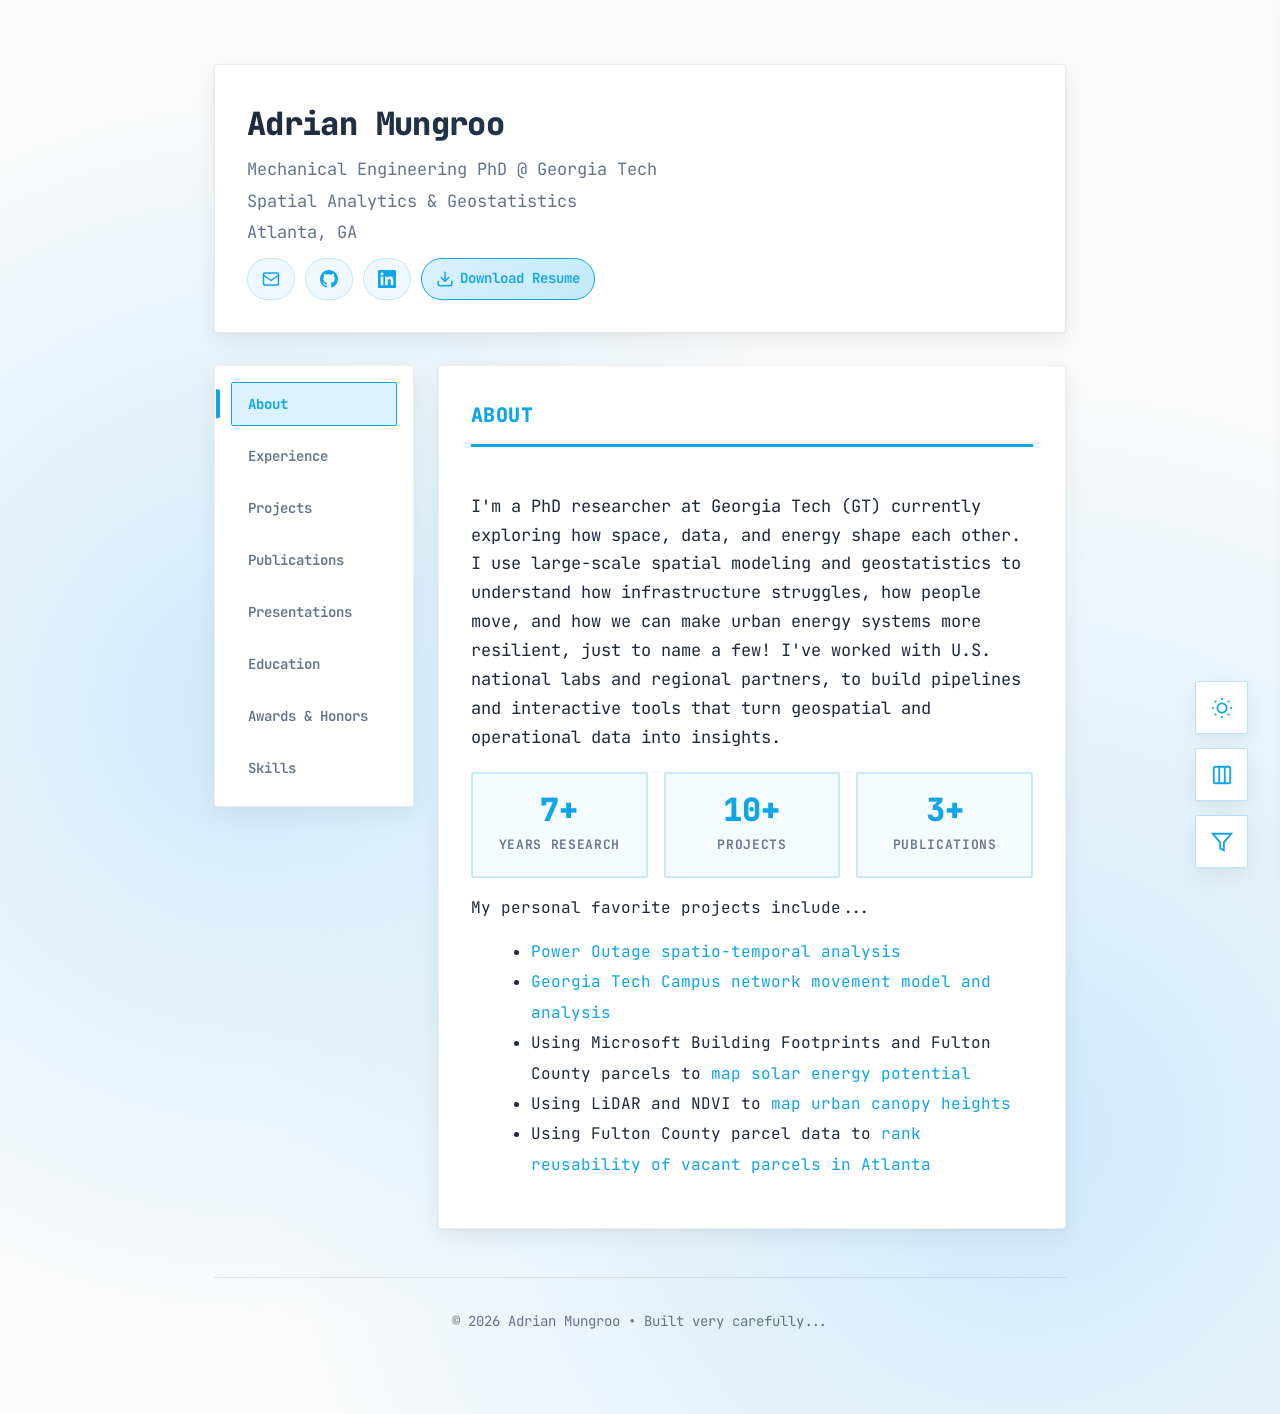
==== commit aca17f97: "updating the repo for better google visibility" ====
--- a/index.html
+++ b/index.html
@@ -3,17 +3,27 @@
   <head>
     <meta charset="utf-8" />
     <meta name="viewport" content="width=device-width, initial-scale=1" />
-    <title>Adrian Mungroo</title>
+    <title>Adrian Mungroo — Geostatistics & Spatial Analytics PhD Researcher | Georgia Tech</title>
     <meta
       name="description"
-      content="Curriculum Vitae of Adrian, Mechanical Engineering PhD (Georgia Tech) focused on geostatistics."
+      content="Adrian Mungroo is a Mechanical Engineering PhD researcher at Georgia Tech specializing in geostatistics, spatial analytics, and urban energy systems. Explore his research, projects, and publications."
     />
-    <meta property="og:title" content="Adrian Mungroo" />
+    <meta name="robots" content="index, follow" />
+    <link rel="canonical" href="https://adrianmungroo.netlify.app/" />
+    <meta property="og:title" content="Adrian Mungroo — Geostatistics & Spatial Analytics PhD Researcher" />
     <meta
       property="og:description"
       content="Mechanical Engineering PhD (Georgia Tech). Spatial Analytics & Geostatistics."
     />
     <meta property="og:type" content="website" />
+    <meta property="og:url" content="https://adrianmungroo.netlify.app/" />
+    <meta property="og:site_name" content="Adrian Mungroo" />
+    <meta name="twitter:card" content="summary" />
+    <meta name="twitter:title" content="Adrian Mungroo — Geostatistics & Spatial Analytics PhD Researcher" />
+    <meta
+      name="twitter:description"
+      content="Mechanical Engineering PhD (Georgia Tech). Spatial Analytics & Geostatistics."
+    />
     <meta name="color-scheme" content="light dark" />
 
     <!-- Google Fonts - JetBrains Mono -->
@@ -35,7 +45,8 @@
       {
         "@context": "https://schema.org",
         "@type": "Person",
-        "name": "Adrian",
+        "name": "Adrian Mungroo",
+        "url": "https://adrianmungroo.netlify.app/",
         "jobTitle": "PhD Student — Mechanical Engineering",
         "affiliation": {
           "@type": "CollegeOrUniversity",
@@ -108,7 +119,7 @@
     </div>
 
     <!-- Control Buttons Group -->
-    <div class="control-buttons hidden">
+    <div class="control-buttons">
       <!-- Theme Toggle Button -->
       <button
         id="theme-toggle-btn"
@@ -192,7 +203,7 @@
       </button>
     </div>
 
-    <div class="wrap cv-hidden">
+    <div class="wrap">
       <!-- General Content: Profile information -->
       <header class="general-content">
         <div>
@@ -252,32 +263,12 @@
                     d="M20.447 20.452h-3.554v-5.569c0-1.328-.027-3.037-1.852-3.037-1.853 0-2.136 1.445-2.136 2.939v5.667H9.351V9h3.414v1.561h.046c.477-.9 1.637-1.85 3.37-1.85 3.601 0 4.267 2.37 4.267 5.455v6.286zM5.337 7.433c-1.144 0-2.063-.926-2.063-2.065 0-1.138.92-2.063 2.063-2.063 1.14 0 2.064.925 2.064 2.063 0 1.139-.925 2.065-2.064 2.065zm1.782 13.019H3.555V9h3.564v11.452zM22.225 0H1.771C.792 0 0 .774 0 1.729v20.542C0 23.227.792 24 1.771 24h20.451C23.2 24 24 23.227 24 22.271V1.729C24 .774 23.2 0 22.222 0h.003z"
                   /></svg></a
             ></span>
-            <button
-              id="see-cv-btn"
-              class="chip see-cv-btn"
-              title="View full CV"
-            >
-              <svg
-                width="18"
-                height="18"
-                viewBox="0 0 24 24"
-                fill="none"
-                stroke="currentColor"
-                stroke-width="2"
-                stroke-linecap="round"
-                stroke-linejoin="round"
-                style="vertical-align: middle"
-              >
-                <path d="M2 3h6a4 4 0 0 1 4 4v14a3 3 0 0 0-3-3H2z"></path>
-                <path d="M22 3h-6a4 4 0 0 0-4 4v14a3 3 0 0 1 3-3h7z"></path>
-              </svg>
-              <span style="margin-left: 6px">Interactive CV</span>
-            </button>
             <a
-              href="assets/TEST_CV.pdf"
-              download
-              class="chip download-cv-btn hidden"
-              title="Download CV as PDF"
+              href="assets/Adrian_Mungroo_Resume_2026_final.pdf"
+              target="_blank"
+              rel="noopener noreferrer"
+              class="chip download-cv-btn"
+              title="Download resume as PDF"
             >
               <svg
                 width="18"
@@ -294,14 +285,14 @@
                 <polyline points="7 10 12 15 17 10"></polyline>
                 <line x1="12" y1="15" x2="12" y2="3"></line>
               </svg>
-              <span style="margin-left: 6px">Download CV</span>
+              <span style="margin-left: 6px">Download Resume</span>
             </a>
           </div>
         </div>
       </header>
 
       <!-- Tab Layout Container -->
-      <div class="tab-container cv-hidden">
+      <div class="tab-container">
         <!-- Vertical Tabs -->
         <nav class="vertical-tabs">
           <button class="tab-btn active" data-tab="about">About</button>
@@ -390,7 +381,7 @@
                   Created a <a href="#campus-occupancy">campus occupancy map</a>.
                 </li>
                 <li>
-                  Currently developing a <a href="#campus-kw-forecast">predictive model for campus-wide total electrical demand (kW)</a> using historical load data, wet-bulb temperature, and occupancy.
+                  Developed a <a href="#campus-kw-forecast">predictive model for campus-wide total electrical demand (kW)</a> using historical load data, wet-bulb temperature, and occupancy.
                 </li>
                 <li>
                   Created a
@@ -398,17 +389,13 @@
                   of Georgia Tech's campus using LiDAR and NDVI data.
                 </li>
                 <li>
+                  <a href="#gt-workorders">Campus Work order mapping and visualization</a>
+                  using Georgia Tech's work order data
+                  (<a href="https://gt-workorders.netlify.app/" target="_blank" rel="noopener noreferrer">live app</a>).
+                </li>
+                <li>
                   <a
-                    href="https://campus-work-distribution-20-rv2phdicoqjncmdq47t5xx.streamlit.app/"
-                    target="_blank"
-                    rel="noopener noreferrer"
-                    >Campus Work order mapping and visualization</a
-                  >
-                  using Georgia Tech's work order data.
-                </li>
-                <li>
-                  <a
-                    href="https://energywatch.gatech.edu/kb-EUI/#/"
+                    href="https://kendeda-eui.energywatch.gatech.edu/#/"
                     target="_blank"
                     rel="noopener noreferrer"
                     >Campus performance dashboard</a
@@ -767,6 +754,59 @@
                   </div>
                 </div>
               </article>
+              <article class="project-tile" id="gt-workorders">
+                <div class="project-tile-img">
+                  <img src="https://picsum.photos/seed/gt-workorders/400/250" alt="GT Work Orders Dashboard" loading="lazy" />
+                </div>
+                <div class="project-tile-body">
+                  <h3><a href="https://gt-workorders.netlify.app/" target="_blank" rel="noopener noreferrer">GT Work Orders Dashboard</a></h3>
+                  <p class="project-tile-desc">Campus Work order mapping and visualization using Georgia Tech's work order data.</p>
+                  <div class="project-tile-meta">2022–Present • Atlanta, GA</div>
+                  <button class="toggle-btn" onclick="openProjectModal(this)">More info ▼</button>
+                  <div class="details" style="display: none">
+                    <ul>
+                      <li>This tool spatio-temporally visualizes works orders for the entire Georgia Tech campus.</li>
+                      <li>This helps facilities help analyze specific building quirks and narrow down where recurring issues may be happening in terms of geography and time.</li>
+                    </ul>
+                    <div class="tags">
+                      <span class="tag">GIS</span>
+                      <span class="tag">Python</span>
+                      <span class="tag">Netlify</span>
+                      <span class="tag">Facilities</span>
+                      <span class="tag">Data Visualization</span>
+                    </div>
+                  </div>
+                </div>
+              </article>
+              <article class="project-tile" id="aims-voice-dictate">
+                <div class="project-tile-img">
+                  <img src="images/aims-voice-work-orders.png" alt="Voice-to-AIMs work order pipeline" loading="lazy" />
+                </div>
+                <div class="project-tile-body">
+                  <h3><a href="https://gt-aims-dictate.up.railway.app/" target="_blank" rel="noopener noreferrer">AIMs Voice Work Order Dictation</a></h3>
+                  <p class="project-tile-desc">Voice memos to structured work-order records via speech-to-text, LLM extraction, and human-in-the-loop verification for AIMs</p>
+                  <div class="project-tile-meta">2026 • Atlanta, GA</div>
+                  <button class="toggle-btn" onclick="openProjectModal(this)">More info ▼</button>
+                  <div class="details" style="display: none">
+                    <ul>
+                      <li>This is a password-protected website for Georgia Tech's Facilities Department. Internal use only.</li>
+                      <li>Replaces post-job manual typing with on-site voice capture so field staff spend less time on forms.</li>
+                      <li>Forms are now correct and standardized to perform analytics on.</li>
+                      <li>Audio is processed by Deepgram's speech-to-text API and passed to Gemini to extract structured JSON.</li>
+                      <li>Human review gates the extracted fields before verified records flow into AIMs.</li>
+                      
+                    </ul>
+                    <div class="tags">
+                      <span class="tag">LLM</span>
+                      <span class="tag">Python</span>
+                      <span class="tag">Railway</span>
+                      <span class="tag">APIs</span>
+                      <span class="tag">Speech-to-Text</span>
+                      <span class="tag">Facilities</span>
+                    </div>
+                  </div>
+                </div>
+              </article>
               <article class="project-tile" id="campus-occupancy">
                 <div class="project-tile-img">
                   <img src="https://picsum.photos/seed/city/400/250" alt="Campus Occupancy Map" loading="lazy" />
@@ -799,7 +839,7 @@
                   <img src="https://picsum.photos/seed/movement-model/400/250" alt="Campus-scale Movement Model" loading="lazy" />
                 </div>
                 <div class="project-tile-body">
-                  <h3><a href="https://movement-model.streamlit.app/" target="_blank" rel="noopener noreferrer">Campus-scale Movement Model</a></h3>
+                  <h3><a href="https://georgia-tech-campus-flow.netlify.app/" target="_blank" rel="noopener noreferrer">Campus-scale Movement Model</a></h3>
                   <p class="project-tile-desc">Using GT WiFi data to power a campus-scale student walkway congestion model</p>
                   <div class="project-tile-meta">Aug 2025 - Dec 2025 • Atlanta, GA</div>
                   <button class="toggle-btn" onclick="openProjectModal(this)">More info ▼</button>
@@ -1360,7 +1400,7 @@
       </div>
 
       <!-- Footer: Copyright and attribution -->
-      <footer class="hidden">
+      <footer>
         © <span id="y"></span> Adrian Mungroo • Built very carefully...
       </footer>
     </div>
--- a/css/styles.css
+++ b/css/styles.css
@@ -128,17 +128,6 @@
   transition: max-width 0.3s ease;
 }
 
-/* Center content when CV is hidden (slimmed-down view) */
-.wrap.cv-hidden {
-  display: flex;
-  flex-direction: column;
-  justify-content: center;
-  align-items: center;
-  height: 100vh;
-  margin: 0 auto;
-  padding: 24px;
-}
-
 .wrap.wide-layout {
   max-width: var(--maxw-wide);
 }
@@ -247,43 +236,6 @@
   );
 }
 
-/* See CV button styling */
-.see-cv-btn {
-  background: linear-gradient(
-    135deg,
-    color-mix(in oklab, var(--accent), transparent 85%),
-    color-mix(in oklab, var(--accent), transparent 75%)
-  );
-  border-color: var(--accent);
-  font-weight: 600;
-  display: inline-flex;
-  align-items: center;
-  color: var(--accent);
-  cursor: pointer;
-  border: 1px solid var(--accent);
-  padding: 8px 14px;
-  border-radius: 999px;
-  font-size: 14px;
-  transition: var(--transition-fast);
-  text-decoration: none;
-}
-
-.see-cv-btn:hover {
-  background: linear-gradient(
-    135deg,
-    color-mix(in oklab, var(--accent), transparent 75%),
-    color-mix(in oklab, var(--accent), transparent 65%)
-  );
-}
-
-.see-cv-btn.hidden {
-  display: none;
-}
-
-.download-cv-btn.hidden {
-  display: none;
-}
-
 /* ---------- Tab Layout ---------- */
 .tab-container {
   display: grid;
@@ -291,11 +243,6 @@
   gap: 24px;
   align-items: start;
   transition: grid-template-columns 0.3s ease;
-}
-
-/* Hide CV content initially (slimmed-down view) */
-.tab-container.cv-hidden {
-  display: none;
 }
 
 .wide-layout .tab-container {
@@ -1179,10 +1126,6 @@
   z-index: 999;
 }
 
-.control-buttons.hidden {
-  display: none;
-}
-
 /* Base styles for all control buttons */
 .filter-toggle-btn,
 .theme-toggle-btn,
@@ -1296,10 +1239,6 @@
   font-size: 14px;
 }
 
-footer.hidden {
-  display: none;
-}
-
 /* ---------- Responsive Design ---------- */
 @media (max-width: 800px) {
   .wrap {
